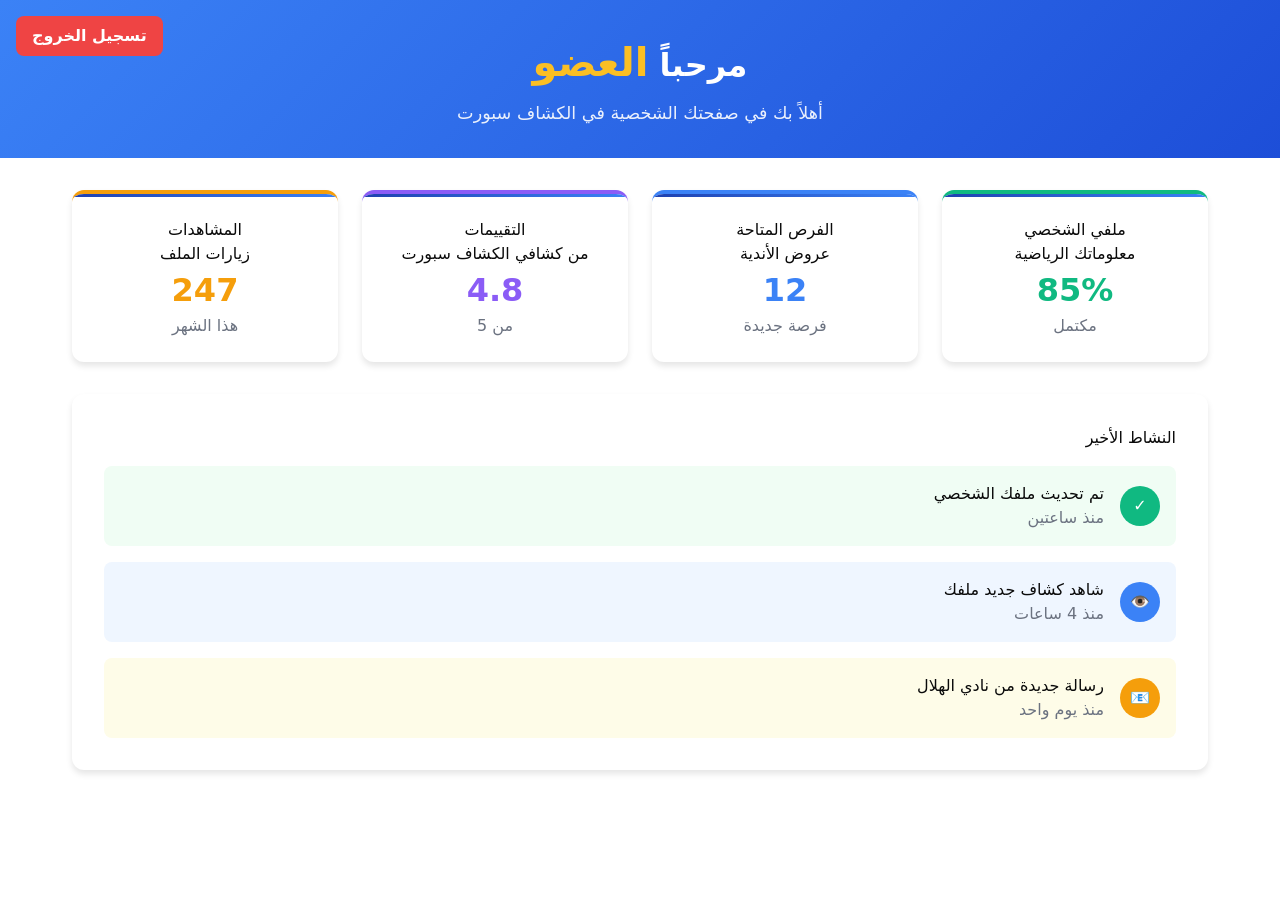
==== member.html @ b3c34982 "Add files via upload" ====
<!doctype html>
<html lang="ar" dir="rtl">
  <head>
    <meta charset="UTF-8" />
    <link rel="icon" type="image/png" href="alkashaf_sports_logo.png" />
    <meta name="viewport" content="width=device-width, initial-scale=1.0" />
    <title>صفحة العضو - الكشاف سبورت</title>
    <link rel="stylesheet" crossorigin href="assets/index-Cb2rYqPP.css">
    <style>
      .member-header {
        background: linear-gradient(135deg, #3b82f6 0%, #1d4ed8 100%);
        color: white;
        padding: 2rem 0;
        text-align: center;
      }
      .welcome-text {
        font-size: 2rem;
        font-weight: bold;
        margin-bottom: 0.5rem;
      }
      .member-name {
        color: #fbbf24;
        font-size: 2.5rem;
      }
      .subtitle {
        opacity: 0.9;
        font-size: 1.1rem;
      }
      .dashboard-container {
        max-width: 1200px;
        margin: 0 auto;
        padding: 2rem;
      }
      .stats-grid {
        display: grid;
        grid-template-columns: repeat(auto-fit, minmax(250px, 1fr));
        gap: 1.5rem;
        margin-bottom: 2rem;
      }
      .stat-card {
        background: white;
        border-radius: 12px;
        padding: 1.5rem;
        box-shadow: 0 4px 6px rgba(0, 0, 0, 0.1);
        border-top: 4px solid;
      }
      .stat-card.green { border-top-color: #10b981; }
      .stat-card.blue { border-top-color: #3b82f6; }
      .stat-card.purple { border-top-color: #8b5cf6; }
      .stat-card.orange { border-top-color: #f59e0b; }
      .logout-btn {
        position: absolute;
        top: 1rem;
        left: 1rem;
        background: #ef4444;
        color: white;
        border: none;
        padding: 0.5rem 1rem;
        border-radius: 8px;
        cursor: pointer;
        font-weight: bold;
      }
      .logout-btn:hover {
        background: #dc2626;
      }
    </style>
  </head>
  <body>
    <button class="logout-btn" onclick="logout()">تسجيل الخروج</button>
    
    <div class="member-header">
      <div class="welcome-text">مرحباً <span class="member-name" id="memberName">العضو</span></div>
      <div class="subtitle">أهلاً بك في صفحتك الشخصية في الكشاف سبورت</div>
    </div>

    <div class="dashboard-container">
      <div class="stats-grid">
        <div class="stat-card green">
          <h3>ملفي الشخصي</h3>
          <p>معلوماتك الرياضية</p>
          <div style="font-size: 2rem; font-weight: bold; color: #10b981;">85%</div>
          <div style="color: #6b7280;">مكتمل</div>
        </div>

        <div class="stat-card blue">
          <h3>الفرص المتاحة</h3>
          <p>عروض الأندية</p>
          <div style="font-size: 2rem; font-weight: bold; color: #3b82f6;">12</div>
          <div style="color: #6b7280;">فرصة جديدة</div>
        </div>

        <div class="stat-card purple">
          <h3>التقييمات</h3>
          <p>من كشافي الكشاف سبورت</p>
          <div style="font-size: 2rem; font-weight: bold; color: #8b5cf6;">4.8</div>
          <div style="color: #6b7280;">من 5</div>
        </div>

        <div class="stat-card orange">
          <h3>المشاهدات</h3>
          <p>زيارات الملف</p>
          <div style="font-size: 2rem; font-weight: bold; color: #f59e0b;">247</div>
          <div style="color: #6b7280;">هذا الشهر</div>
        </div>
      </div>

      <div style="background: white; border-radius: 12px; padding: 2rem; box-shadow: 0 4px 6px rgba(0, 0, 0, 0.1);">
        <h3 style="margin-bottom: 1rem;">النشاط الأخير</h3>
        <div style="space-y: 1rem;">
          <div style="display: flex; align-items: center; gap: 1rem; padding: 1rem; background: #f0fdf4; border-radius: 8px; margin-bottom: 1rem;">
            <div style="background: #10b981; color: white; width: 40px; height: 40px; border-radius: 50%; display: flex; align-items: center; justify-content: center;">✓</div>
            <div>
              <h4>تم تحديث ملفك الشخصي</h4>
              <p style="color: #6b7280; margin: 0;">منذ ساعتين</p>
            </div>
          </div>
          
          <div style="display: flex; align-items: center; gap: 1rem; padding: 1rem; background: #eff6ff; border-radius: 8px; margin-bottom: 1rem;">
            <div style="background: #3b82f6; color: white; width: 40px; height: 40px; border-radius: 50%; display: flex; align-items: center; justify-content: center;">👁️</div>
            <div>
              <h4>شاهد كشاف جديد ملفك</h4>
              <p style="color: #6b7280; margin: 0;">منذ 4 ساعات</p>
            </div>
          </div>
          
          <div style="display: flex; align-items: center; gap: 1rem; padding: 1rem; background: #fefce8; border-radius: 8px;">
            <div style="background: #f59e0b; color: white; width: 40px; height: 40px; border-radius: 50%; display: flex; align-items: center; justify-content: center;">📧</div>
            <div>
              <h4>رسالة جديدة من نادي الهلال</h4>
              <p style="color: #6b7280; margin: 0;">منذ يوم واحد</p>
            </div>
          </div>
        </div>
      </div>
    </div>

    <script>
      // Get member name from URL parameter or localStorage
      function getMemberName() {
        const urlParams = new URLSearchParams(window.location.search);
        const name = urlParams.get('name') || localStorage.getItem('memberName') || 'العضو';
        return name;
      }

      // Set member name in the page
      document.getElementById('memberName').textContent = getMemberName();

      // Logout function
      function logout() {
        localStorage.removeItem('memberName');
        window.location.href = 'index.html';
      }

      // Store member name if provided in URL
      const urlParams = new URLSearchParams(window.location.search);
      if (urlParams.get('name')) {
        localStorage.setItem('memberName', urlParams.get('name'));
      }
    </script>
  </body>
</html>
---- assets/index-Cb2rYqPP.css ----
@import"https://fonts.googleapis.com/css2?family=Inter:wght@400;500;600;700;800&family=Orbitron:wght@400;700;900&display=swap";/*! tailwindcss v4.1.7 | MIT License | https://tailwindcss.com */@layer properties{@supports (((-webkit-hyphens:none)) and (not (margin-trim:inline))) or ((-moz-orient:inline) and (not (color:rgb(from red r g b)))){*,:before,:after,::backdrop{--tw-translate-x:0;--tw-translate-y:0;--tw-translate-z:0;--tw-scale-x:1;--tw-scale-y:1;--tw-scale-z:1;--tw-rotate-x:initial;--tw-rotate-y:initial;--tw-rotate-z:initial;--tw-skew-x:initial;--tw-skew-y:initial;--tw-pan-x:initial;--tw-pan-y:initial;--tw-pinch-zoom:initial;--tw-space-y-reverse:0;--tw-space-x-reverse:0;--tw-divide-x-reverse:0;--tw-border-style:solid;--tw-divide-y-reverse:0;--tw-gradient-position:initial;--tw-gradient-from:#0000;--tw-gradient-via:#0000;--tw-gradient-to:#0000;--tw-gradient-stops:initial;--tw-gradient-via-stops:initial;--tw-gradient-from-position:0%;--tw-gradient-via-position:50%;--tw-gradient-to-position:100%;--tw-leading:initial;--tw-font-weight:initial;--tw-tracking:initial;--tw-ordinal:initial;--tw-slashed-zero:initial;--tw-numeric-figure:initial;--tw-numeric-spacing:initial;--tw-numeric-fraction:initial;--tw-shadow:0 0 #0000;--tw-shadow-color:initial;--tw-shadow-alpha:100%;--tw-inset-shadow:0 0 #0000;--tw-inset-shadow-color:initial;--tw-inset-shadow-alpha:100%;--tw-ring-color:initial;--tw-ring-shadow:0 0 #0000;--tw-inset-ring-color:initial;--tw-inset-ring-shadow:0 0 #0000;--tw-ring-inset:initial;--tw-ring-offset-width:0px;--tw-ring-offset-color:#fff;--tw-ring-offset-shadow:0 0 #0000;--tw-outline-style:solid;--tw-blur:initial;--tw-brightness:initial;--tw-contrast:initial;--tw-grayscale:initial;--tw-hue-rotate:initial;--tw-invert:initial;--tw-opacity:initial;--tw-saturate:initial;--tw-sepia:initial;--tw-drop-shadow:initial;--tw-drop-shadow-color:initial;--tw-drop-shadow-alpha:100%;--tw-drop-shadow-size:initial;--tw-backdrop-blur:initial;--tw-backdrop-brightness:initial;--tw-backdrop-contrast:initial;--tw-backdrop-grayscale:initial;--tw-backdrop-hue-rotate:initial;--tw-backdrop-invert:initial;--tw-backdrop-opacity:initial;--tw-backdrop-saturate:initial;--tw-backdrop-sepia:initial;--tw-duration:initial;--tw-ease:initial;--tw-content:""}}}@layer theme{:root,:host{--font-sans:ui-sans-serif,system-ui,sans-serif,"Apple Color Emoji","Segoe UI Emoji","Segoe UI Symbol","Noto Color Emoji";--font-mono:ui-monospace,SFMono-Regular,Menlo,Monaco,Consolas,"Liberation Mono","Courier New",monospace;--color-red-50:oklch(97.1% .013 17.38);--color-red-100:oklch(93.6% .032 17.717);--color-red-200:oklch(88.5% .062 18.334);--color-red-400:oklch(70.4% .191 22.216);--color-red-500:oklch(63.7% .237 25.331);--color-red-600:oklch(57.7% .245 27.325);--color-red-700:oklch(50.5% .213 27.518);--color-red-800:oklch(44.4% .177 26.899);--color-orange-500:oklch(70.5% .213 47.604);--color-yellow-50:oklch(98.7% .026 102.212);--color-yellow-100:oklch(97.3% .071 103.193);--color-yellow-200:oklch(94.5% .129 101.54);--color-yellow-500:oklch(79.5% .184 86.047);--color-yellow-600:oklch(68.1% .162 75.834);--color-yellow-700:oklch(55.4% .135 66.442);--color-yellow-800:oklch(47.6% .114 61.907);--color-green-50:oklch(98.2% .018 155.826);--color-green-100:oklch(96.2% .044 156.743);--color-green-200:oklch(92.5% .084 155.995);--color-green-300:oklch(87.1% .15 154.449);--color-green-400:oklch(79.2% .209 151.711);--color-green-500:oklch(72.3% .219 149.579);--color-green-600:oklch(62.7% .194 149.214);--color-green-700:oklch(52.7% .154 150.069);--color-green-800:oklch(44.8% .119 151.328);--color-green-900:oklch(39.3% .095 152.535);--color-blue-50:oklch(97% .014 254.604);--color-blue-100:oklch(93.2% .032 255.585);--color-blue-200:oklch(88.2% .059 254.128);--color-blue-300:oklch(80.9% .105 251.813);--color-blue-500:oklch(62.3% .214 259.815);--color-blue-600:oklch(54.6% .245 262.881);--color-blue-700:oklch(48.8% .243 264.376);--color-blue-800:oklch(42.4% .199 265.638);--color-blue-900:oklch(37.9% .146 265.522);--color-purple-600:oklch(55.8% .288 302.321);--color-gray-50:oklch(98.5% .002 247.839);--color-gray-100:oklch(96.7% .003 264.542);--color-gray-200:oklch(92.8% .006 264.531);--color-gray-300:oklch(87.2% .01 258.338);--color-gray-400:oklch(70.7% .022 261.325);--color-gray-500:oklch(55.1% .027 264.364);--color-gray-600:oklch(44.6% .03 256.802);--color-gray-700:oklch(37.3% .034 259.733);--color-gray-800:oklch(27.8% .033 256.848);--color-gray-900:oklch(21% .034 264.665);--color-black:#000;--color-white:#fff;--spacing:.25rem;--container-xs:20rem;--container-sm:24rem;--container-md:28rem;--container-lg:32rem;--container-2xl:42rem;--container-3xl:48rem;--container-4xl:56rem;--container-7xl:80rem;--text-xs:.75rem;--text-xs--line-height:calc(1/.75);--text-sm:.875rem;--text-sm--line-height:calc(1.25/.875);--text-base:1rem;--text-base--line-height: 1.5 ;--text-lg:1.125rem;--text-lg--line-height:calc(1.75/1.125);--text-xl:1.25rem;--text-xl--line-height:calc(1.75/1.25);--text-2xl:1.5rem;--text-2xl--line-height:calc(2/1.5);--text-3xl:1.875rem;--text-3xl--line-height: 1.2 ;--text-4xl:2.25rem;--text-4xl--line-height:calc(2.5/2.25);--text-5xl:3rem;--text-5xl--line-height:1;--font-weight-normal:400;--font-weight-medium:500;--font-weight-semibold:600;--font-weight-bold:700;--tracking-tight:-.025em;--tracking-widest:.1em;--leading-relaxed:1.625;--radius-xs:.125rem;--ease-in-out:cubic-bezier(.4,0,.2,1);--animate-spin:spin 1s linear infinite;--animate-pulse:pulse 2s cubic-bezier(.4,0,.6,1)infinite;--aspect-video:16/9;--default-transition-duration:.15s;--default-transition-timing-function:cubic-bezier(.4,0,.2,1);--default-font-family:var(--font-sans);--default-mono-font-family:var(--font-mono);--color-border:var(--border)}}@layer base{*,:after,:before,::backdrop{box-sizing:border-box;border:0 solid;margin:0;padding:0}::file-selector-button{box-sizing:border-box;border:0 solid;margin:0;padding:0}html,:host{-webkit-text-size-adjust:100%;-moz-tab-size:4;tab-size:4;line-height:1.5;font-family:var(--default-font-family,ui-sans-serif,system-ui,sans-serif,"Apple Color Emoji","Segoe UI Emoji","Segoe UI Symbol","Noto Color Emoji");font-feature-settings:var(--default-font-feature-settings,normal);font-variation-settings:var(--default-font-variation-settings,normal);-webkit-tap-highlight-color:transparent}hr{height:0;color:inherit;border-top-width:1px}abbr:where([title]){-webkit-text-decoration:underline dotted;text-decoration:underline dotted}h1,h2,h3,h4,h5,h6{font-size:inherit;font-weight:inherit}a{color:inherit;-webkit-text-decoration:inherit;text-decoration:inherit}b,strong{font-weight:bolder}code,kbd,samp,pre{font-family:var(--default-mono-font-family,ui-monospace,SFMono-Regular,Menlo,Monaco,Consolas,"Liberation Mono","Courier New",monospace);font-feature-settings:var(--default-mono-font-feature-settings,normal);font-variation-settings:var(--default-mono-font-variation-settings,normal);font-size:1em}small{font-size:80%}sub,sup{vertical-align:baseline;font-size:75%;line-height:0;position:relative}sub{bottom:-.25em}sup{top:-.5em}table{text-indent:0;border-color:inherit;border-collapse:collapse}:-moz-focusring{outline:auto}progress{vertical-align:baseline}summary{display:list-item}ol,ul,menu{list-style:none}img,svg,video,canvas,audio,iframe,embed,object{vertical-align:middle;display:block}img,video{max-width:100%;height:auto}button,input,select,optgroup,textarea{font:inherit;font-feature-settings:inherit;font-variation-settings:inherit;letter-spacing:inherit;color:inherit;opacity:1;background-color:#0000;border-radius:0}::file-selector-button{font:inherit;font-feature-settings:inherit;font-variation-settings:inherit;letter-spacing:inherit;color:inherit;opacity:1;background-color:#0000;border-radius:0}:where(select:is([multiple],[size])) optgroup{font-weight:bolder}:where(select:is([multiple],[size])) optgroup option{padding-inline-start:20px}::file-selector-button{margin-inline-end:4px}::placeholder{opacity:1}@supports (not ((-webkit-appearance:-apple-pay-button))) or (contain-intrinsic-size:1px){::placeholder{color:currentColor}@supports (color:color-mix(in lab,red,red)){::placeholder{color:color-mix(in oklab,currentcolor 50%,transparent)}}}textarea{resize:vertical}::-webkit-search-decoration{-webkit-appearance:none}::-webkit-date-and-time-value{min-height:1lh;text-align:inherit}::-webkit-datetime-edit{display:inline-flex}::-webkit-datetime-edit-fields-wrapper{padding:0}::-webkit-datetime-edit{padding-block:0}::-webkit-datetime-edit-year-field{padding-block:0}::-webkit-datetime-edit-month-field{padding-block:0}::-webkit-datetime-edit-day-field{padding-block:0}::-webkit-datetime-edit-hour-field{padding-block:0}::-webkit-datetime-edit-minute-field{padding-block:0}::-webkit-datetime-edit-second-field{padding-block:0}::-webkit-datetime-edit-millisecond-field{padding-block:0}::-webkit-datetime-edit-meridiem-field{padding-block:0}:-moz-ui-invalid{box-shadow:none}button,input:where([type=button],[type=reset],[type=submit]){-webkit-appearance:button;-moz-appearance:button;appearance:button}::file-selector-button{-webkit-appearance:button;-moz-appearance:button;appearance:button}::-webkit-inner-spin-button{height:auto}::-webkit-outer-spin-button{height:auto}[hidden]:where(:not([hidden=until-found])){display:none!important}*{border-color:var(--border);outline-color:var(--ring)}@supports (color:color-mix(in lab,red,red)){*{outline-color:color-mix(in oklab,var(--ring)50%,transparent)}}body{background-color:var(--background);color:var(--foreground)}}@layer components;@layer utilities{.\@container\/card-header{container:card-header/inline-size}.pointer-events-none{pointer-events:none}.collapse{visibility:collapse}.invisible{visibility:hidden}.visible{visibility:visible}.sr-only{clip:rect(0,0,0,0);white-space:nowrap;border-width:0;width:1px;height:1px;margin:-1px;padding:0;position:absolute;overflow:hidden}.not-sr-only{clip:auto;white-space:normal;width:auto;height:auto;margin:0;padding:0;position:static;overflow:visible}.absolute{position:absolute}.fixed{position:fixed}.relative{position:relative}.static{position:static}.sticky{position:sticky}.inset-0{inset:calc(var(--spacing)*0)}.inset-x-0{inset-inline:calc(var(--spacing)*0)}.inset-y-0{inset-block:calc(var(--spacing)*0)}.-top-3{top:calc(var(--spacing)*-3)}.-top-12{top:calc(var(--spacing)*-12)}.top-0{top:calc(var(--spacing)*0)}.top-1\.5{top:calc(var(--spacing)*1.5)}.top-1\/2{top:50%}.top-3{top:calc(var(--spacing)*3)}.top-3\.5{top:calc(var(--spacing)*3.5)}.top-4{top:calc(var(--spacing)*4)}.top-\[1px\]{top:1px}.top-\[50\%\]{top:50%}.top-\[60\%\]{top:60%}.top-full{top:100%}.-right-12{right:calc(var(--spacing)*-12)}.right-0{right:calc(var(--spacing)*0)}.right-1{right:calc(var(--spacing)*1)}.right-2{right:calc(var(--spacing)*2)}.right-3{right:calc(var(--spacing)*3)}.right-4{right:calc(var(--spacing)*4)}.-bottom-12{bottom:calc(var(--spacing)*-12)}.bottom-0{bottom:calc(var(--spacing)*0)}.bottom-1{bottom:calc(var(--spacing)*1)}.-left-12{left:calc(var(--spacing)*-12)}.left-0{left:calc(var(--spacing)*0)}.left-1{left:calc(var(--spacing)*1)}.left-1\/2{left:50%}.left-2{left:calc(var(--spacing)*2)}.left-3{left:calc(var(--spacing)*3)}.left-\[50\%\]{left:50%}.isolate{isolation:isolate}.isolation-auto{isolation:auto}.z-10{z-index:10}.z-20{z-index:20}.z-50{z-index:50}.z-\[1\]{z-index:1}.col-start-2{grid-column-start:2}.row-span-2{grid-row:span 2/span 2}.row-start-1{grid-row-start:1}.container{width:100%}@media (min-width:40rem){.container{max-width:40rem}}@media (min-width:48rem){.container{max-width:48rem}}@media (min-width:64rem){.container{max-width:64rem}}@media (min-width:80rem){.container{max-width:80rem}}@media (min-width:96rem){.container{max-width:96rem}}.-mx-1{margin-inline:calc(var(--spacing)*-1)}.mx-2{margin-inline:calc(var(--spacing)*2)}.mx-3\.5{margin-inline:calc(var(--spacing)*3.5)}.mx-auto{margin-inline:auto}.my-0\.5{margin-block:calc(var(--spacing)*.5)}.my-1{margin-block:calc(var(--spacing)*1)}.-mt-4{margin-top:calc(var(--spacing)*-4)}.mt-1{margin-top:calc(var(--spacing)*1)}.mt-1\.5{margin-top:calc(var(--spacing)*1.5)}.mt-2{margin-top:calc(var(--spacing)*2)}.mt-3{margin-top:calc(var(--spacing)*3)}.mt-4{margin-top:calc(var(--spacing)*4)}.mt-6{margin-top:calc(var(--spacing)*6)}.mt-8{margin-top:calc(var(--spacing)*8)}.mt-12{margin-top:calc(var(--spacing)*12)}.mt-16{margin-top:calc(var(--spacing)*16)}.mt-auto{margin-top:auto}.mr-2{margin-right:calc(var(--spacing)*2)}.mr-4{margin-right:calc(var(--spacing)*4)}.mr-auto{margin-right:auto}.mb-1{margin-bottom:calc(var(--spacing)*1)}.mb-2{margin-bottom:calc(var(--spacing)*2)}.mb-3{margin-bottom:calc(var(--spacing)*3)}.mb-4{margin-bottom:calc(var(--spacing)*4)}.mb-6{margin-bottom:calc(var(--spacing)*6)}.mb-8{margin-bottom:calc(var(--spacing)*8)}.mb-12{margin-bottom:calc(var(--spacing)*12)}.mb-16{margin-bottom:calc(var(--spacing)*16)}.-ml-4{margin-left:calc(var(--spacing)*-4)}.ml-1{margin-left:calc(var(--spacing)*1)}.ml-2{margin-left:calc(var(--spacing)*2)}.ml-3{margin-left:calc(var(--spacing)*3)}.ml-4{margin-left:calc(var(--spacing)*4)}.ml-auto{margin-left:auto}.line-clamp-1{-webkit-line-clamp:1;-webkit-box-orient:vertical;display:-webkit-box;overflow:hidden}.block{display:block}.contents{display:contents}.flex{display:flex}.flow-root{display:flow-root}.grid{display:grid}.hidden{display:none}.inline{display:inline}.inline-block{display:inline-block}.inline-flex{display:inline-flex}.inline-grid{display:inline-grid}.inline-table{display:inline-table}.list-item{display:list-item}.table{display:table}.table-caption{display:table-caption}.table-cell{display:table-cell}.table-column{display:table-column}.table-column-group{display:table-column-group}.table-footer-group{display:table-footer-group}.table-header-group{display:table-header-group}.table-row{display:table-row}.table-row-group{display:table-row-group}.field-sizing-content{field-sizing:content}.aspect-square{aspect-ratio:1}.aspect-video{aspect-ratio:var(--aspect-video)}.size-2{width:calc(var(--spacing)*2);height:calc(var(--spacing)*2)}.size-2\.5{width:calc(var(--spacing)*2.5);height:calc(var(--spacing)*2.5)}.size-3{width:calc(var(--spacing)*3);height:calc(var(--spacing)*3)}.size-3\.5{width:calc(var(--spacing)*3.5);height:calc(var(--spacing)*3.5)}.size-4{width:calc(var(--spacing)*4);height:calc(var(--spacing)*4)}.size-7{width:calc(var(--spacing)*7);height:calc(var(--spacing)*7)}.size-8{width:calc(var(--spacing)*8);height:calc(var(--spacing)*8)}.size-9{width:calc(var(--spacing)*9);height:calc(var(--spacing)*9)}.size-full{width:100%;height:100%}.h-1{height:calc(var(--spacing)*1)}.h-1\.5{height:calc(var(--spacing)*1.5)}.h-2{height:calc(var(--spacing)*2)}.h-2\.5{height:calc(var(--spacing)*2.5)}.h-3{height:calc(var(--spacing)*3)}.h-4{height:calc(var(--spacing)*4)}.h-5{height:calc(var(--spacing)*5)}.h-6{height:calc(var(--spacing)*6)}.h-7{height:calc(var(--spacing)*7)}.h-8{height:calc(var(--spacing)*8)}.h-9{height:calc(var(--spacing)*9)}.h-10{height:calc(var(--spacing)*10)}.h-12{height:calc(var(--spacing)*12)}.h-16{height:calc(var(--spacing)*16)}.h-20{height:calc(var(--spacing)*20)}.h-24{height:calc(var(--spacing)*24)}.h-\[1\.15rem\]{height:1.15rem}.h-\[600px\]{height:600px}.h-\[calc\(100\%-1px\)\]{height:calc(100% - 1px)}.h-\[var\(--radix-navigation-menu-viewport-height\)\]{height:var(--radix-navigation-menu-viewport-height)}.h-\[var\(--radix-select-trigger-height\)\]{height:var(--radix-select-trigger-height)}.h-auto{height:auto}.h-full{height:100%}.h-px{height:1px}.h-svh{height:100svh}.max-h-\(--radix-context-menu-content-available-height\){max-height:var(--radix-context-menu-content-available-height)}.max-h-\(--radix-dropdown-menu-content-available-height\){max-height:var(--radix-dropdown-menu-content-available-height)}.max-h-\(--radix-select-content-available-height\){max-height:var(--radix-select-content-available-height)}.max-h-\[300px\]{max-height:300px}.min-h-0{min-height:calc(var(--spacing)*0)}.min-h-4{min-height:calc(var(--spacing)*4)}.min-h-16{min-height:calc(var(--spacing)*16)}.min-h-\[400px\]{min-height:400px}.min-h-\[calc\(100vh-4rem\)\]{min-height:calc(100vh - 4rem)}.min-h-screen{min-height:100vh}.min-h-svh{min-height:100svh}.w-\(--sidebar-width\){width:var(--sidebar-width)}.w-0{width:calc(var(--spacing)*0)}.w-1{width:calc(var(--spacing)*1)}.w-2{width:calc(var(--spacing)*2)}.w-2\.5{width:calc(var(--spacing)*2.5)}.w-3{width:calc(var(--spacing)*3)}.w-3\/4{width:75%}.w-4{width:calc(var(--spacing)*4)}.w-5{width:calc(var(--spacing)*5)}.w-6{width:calc(var(--spacing)*6)}.w-8{width:calc(var(--spacing)*8)}.w-9{width:calc(var(--spacing)*9)}.w-10{width:calc(var(--spacing)*10)}.w-12{width:calc(var(--spacing)*12)}.w-16{width:calc(var(--spacing)*16)}.w-20{width:calc(var(--spacing)*20)}.w-24{width:calc(var(--spacing)*24)}.w-64{width:calc(var(--spacing)*64)}.w-72{width:calc(var(--spacing)*72)}.w-\[100px\]{width:100px}.w-auto{width:auto}.w-fit{width:fit-content}.w-full{width:100%}.w-max{width:max-content}.w-px{width:1px}.max-w-\(--skeleton-width\){max-width:var(--skeleton-width)}.max-w-2xl{max-width:var(--container-2xl)}.max-w-3xl{max-width:var(--container-3xl)}.max-w-4xl{max-width:var(--container-4xl)}.max-w-7xl{max-width:var(--container-7xl)}.max-w-\[calc\(100\%-2rem\)\]{max-width:calc(100% - 2rem)}.max-w-max{max-width:max-content}.max-w-md{max-width:var(--container-md)}.max-w-xs{max-width:var(--container-xs)}.min-w-0{min-width:calc(var(--spacing)*0)}.min-w-5{min-width:calc(var(--spacing)*5)}.min-w-8{min-width:calc(var(--spacing)*8)}.min-w-9{min-width:calc(var(--spacing)*9)}.min-w-10{min-width:calc(var(--spacing)*10)}.min-w-\[8rem\]{min-width:8rem}.min-w-\[12rem\]{min-width:12rem}.min-w-\[150px\]{min-width:150px}.min-w-\[var\(--radix-select-trigger-width\)\]{min-width:var(--radix-select-trigger-width)}.flex-1{flex:1}.flex-shrink-0{flex-shrink:0}.shrink{flex-shrink:1}.shrink-0{flex-shrink:0}.grow{flex-grow:1}.grow-0{flex-grow:0}.basis-full{flex-basis:100%}.caption-bottom{caption-side:bottom}.border-collapse{border-collapse:collapse}.origin-\(--radix-context-menu-content-transform-origin\){transform-origin:var(--radix-context-menu-content-transform-origin)}.origin-\(--radix-dropdown-menu-content-transform-origin\){transform-origin:var(--radix-dropdown-menu-content-transform-origin)}.origin-\(--radix-hover-card-content-transform-origin\){transform-origin:var(--radix-hover-card-content-transform-origin)}.origin-\(--radix-menubar-content-transform-origin\){transform-origin:var(--radix-menubar-content-transform-origin)}.origin-\(--radix-popover-content-transform-origin\){transform-origin:var(--radix-popover-content-transform-origin)}.origin-\(--radix-select-content-transform-origin\){transform-origin:var(--radix-select-content-transform-origin)}.origin-\(--radix-tooltip-content-transform-origin\){transform-origin:var(--radix-tooltip-content-transform-origin)}.-translate-x-1\/2{--tw-translate-x: -50% ;translate:var(--tw-translate-x)var(--tw-translate-y)}.-translate-x-px{--tw-translate-x:-1px;translate:var(--tw-translate-x)var(--tw-translate-y)}.translate-x-\[-50\%\]{--tw-translate-x:-50%;translate:var(--tw-translate-x)var(--tw-translate-y)}.translate-x-px{--tw-translate-x:1px;translate:var(--tw-translate-x)var(--tw-translate-y)}.-translate-y-1\/2{--tw-translate-y: -50% ;translate:var(--tw-translate-x)var(--tw-translate-y)}.translate-y-0\.5{--tw-translate-y:calc(var(--spacing)*.5);translate:var(--tw-translate-x)var(--tw-translate-y)}.translate-y-\[-50\%\]{--tw-translate-y:-50%;translate:var(--tw-translate-x)var(--tw-translate-y)}.translate-y-\[calc\(-50\%_-_2px\)\]{--tw-translate-y: calc(-50% - 2px) ;translate:var(--tw-translate-x)var(--tw-translate-y)}.translate-none{translate:none}.scale-105{--tw-scale-x:105%;--tw-scale-y:105%;--tw-scale-z:105%;scale:var(--tw-scale-x)var(--tw-scale-y)}.scale-3d{scale:var(--tw-scale-x)var(--tw-scale-y)var(--tw-scale-z)}.rotate-45{rotate:45deg}.rotate-90{rotate:90deg}.rotate-180{rotate:180deg}.transform{transform:var(--tw-rotate-x,)var(--tw-rotate-y,)var(--tw-rotate-z,)var(--tw-skew-x,)var(--tw-skew-y,)}.animate-caret-blink{animation:1.25s ease-out infinite caret-blink}.animate-in{animation:enter var(--tw-duration,.15s)var(--tw-ease,ease)}.animate-pulse{animation:var(--animate-pulse)}.animate-spin{animation:var(--animate-spin)}.cursor-default{cursor:default}.cursor-pointer{cursor:pointer}.touch-pinch-zoom{--tw-pinch-zoom:pinch-zoom;touch-action:var(--tw-pan-x,)var(--tw-pan-y,)var(--tw-pinch-zoom,)}.touch-none{touch-action:none}.resize{resize:both}.scroll-my-1{scroll-margin-block:calc(var(--spacing)*1)}.scroll-py-1{scroll-padding-block:calc(var(--spacing)*1)}.list-none{list-style-type:none}.auto-rows-min{grid-auto-rows:min-content}.grid-cols-1{grid-template-columns:repeat(1,minmax(0,1fr))}.grid-cols-2{grid-template-columns:repeat(2,minmax(0,1fr))}.grid-cols-5{grid-template-columns:repeat(5,minmax(0,1fr))}.grid-cols-\[0_1fr\]{grid-template-columns:0 1fr}.grid-rows-\[auto_auto\]{grid-template-rows:auto auto}.flex-col{flex-direction:column}.flex-col-reverse{flex-direction:column-reverse}.flex-row{flex-direction:row}.flex-wrap{flex-wrap:wrap}.items-center{align-items:center}.items-end{align-items:flex-end}.items-start{align-items:flex-start}.items-stretch{align-items:stretch}.justify-between{justify-content:space-between}.justify-center{justify-content:center}.justify-end{justify-content:flex-end}.justify-start{justify-content:flex-start}.justify-items-start{justify-items:start}.gap-1{gap:calc(var(--spacing)*1)}.gap-1\.5{gap:calc(var(--spacing)*1.5)}.gap-2{gap:calc(var(--spacing)*2)}.gap-3{gap:calc(var(--spacing)*3)}.gap-4{gap:calc(var(--spacing)*4)}.gap-6{gap:calc(var(--spacing)*6)}.gap-8{gap:calc(var(--spacing)*8)}:where(.space-y-1>:not(:last-child)){--tw-space-y-reverse:0;margin-block-start:calc(calc(var(--spacing)*1)*var(--tw-space-y-reverse));margin-block-end:calc(calc(var(--spacing)*1)*calc(1 - var(--tw-space-y-reverse)))}:where(.space-y-2>:not(:last-child)){--tw-space-y-reverse:0;margin-block-start:calc(calc(var(--spacing)*2)*var(--tw-space-y-reverse));margin-block-end:calc(calc(var(--spacing)*2)*calc(1 - var(--tw-space-y-reverse)))}:where(.space-y-3>:not(:last-child)){--tw-space-y-reverse:0;margin-block-start:calc(calc(var(--spacing)*3)*var(--tw-space-y-reverse));margin-block-end:calc(calc(var(--spacing)*3)*calc(1 - var(--tw-space-y-reverse)))}:where(.space-y-4>:not(:last-child)){--tw-space-y-reverse:0;margin-block-start:calc(calc(var(--spacing)*4)*var(--tw-space-y-reverse));margin-block-end:calc(calc(var(--spacing)*4)*calc(1 - var(--tw-space-y-reverse)))}:where(.space-y-6>:not(:last-child)){--tw-space-y-reverse:0;margin-block-start:calc(calc(var(--spacing)*6)*var(--tw-space-y-reverse));margin-block-end:calc(calc(var(--spacing)*6)*calc(1 - var(--tw-space-y-reverse)))}:where(.space-y-8>:not(:last-child)){--tw-space-y-reverse:0;margin-block-start:calc(calc(var(--spacing)*8)*var(--tw-space-y-reverse));margin-block-end:calc(calc(var(--spacing)*8)*calc(1 - var(--tw-space-y-reverse)))}:where(.space-y-reverse>:not(:last-child)){--tw-space-y-reverse:1}:where(.space-x-1>:not(:last-child)){--tw-space-x-reverse:0;margin-inline-start:calc(calc(var(--spacing)*1)*var(--tw-space-x-reverse));margin-inline-end:calc(calc(var(--spacing)*1)*calc(1 - var(--tw-space-x-reverse)))}:where(.space-x-2>:not(:last-child)){--tw-space-x-reverse:0;margin-inline-start:calc(calc(var(--spacing)*2)*var(--tw-space-x-reverse));margin-inline-end:calc(calc(var(--spacing)*2)*calc(1 - var(--tw-space-x-reverse)))}:where(.space-x-3>:not(:last-child)){--tw-space-x-reverse:0;margin-inline-start:calc(calc(var(--spacing)*3)*var(--tw-space-x-reverse));margin-inline-end:calc(calc(var(--spacing)*3)*calc(1 - var(--tw-space-x-reverse)))}:where(.space-x-4>:not(:last-child)){--tw-space-x-reverse:0;margin-inline-start:calc(calc(var(--spacing)*4)*var(--tw-space-x-reverse));margin-inline-end:calc(calc(var(--spacing)*4)*calc(1 - var(--tw-space-x-reverse)))}:where(.space-x-6>:not(:last-child)){--tw-space-x-reverse:0;margin-inline-start:calc(calc(var(--spacing)*6)*var(--tw-space-x-reverse));margin-inline-end:calc(calc(var(--spacing)*6)*calc(1 - var(--tw-space-x-reverse)))}:where(.space-x-8>:not(:last-child)){--tw-space-x-reverse:0;margin-inline-start:calc(calc(var(--spacing)*8)*var(--tw-space-x-reverse));margin-inline-end:calc(calc(var(--spacing)*8)*calc(1 - var(--tw-space-x-reverse)))}:where(.space-x-reverse>:not(:last-child)){--tw-space-x-reverse:1}.gap-y-0\.5{row-gap:calc(var(--spacing)*.5)}:where(.divide-x>:not(:last-child)){--tw-divide-x-reverse:0;border-inline-style:var(--tw-border-style);border-inline-start-width:calc(1px*var(--tw-divide-x-reverse));border-inline-end-width:calc(1px*calc(1 - var(--tw-divide-x-reverse)))}:where(.divide-y>:not(:last-child)){--tw-divide-y-reverse:0;border-bottom-style:var(--tw-border-style);border-top-style:var(--tw-border-style);border-top-width:calc(1px*var(--tw-divide-y-reverse));border-bottom-width:calc(1px*calc(1 - var(--tw-divide-y-reverse)))}:where(.divide-y-reverse>:not(:last-child)){--tw-divide-y-reverse:1}.self-start{align-self:flex-start}.justify-self-end{justify-self:flex-end}.truncate{text-overflow:ellipsis;white-space:nowrap;overflow:hidden}.overflow-auto{overflow:auto}.overflow-hidden{overflow:hidden}.overflow-x-auto{overflow-x:auto}.overflow-x-hidden{overflow-x:hidden}.overflow-y-auto{overflow-y:auto}.rounded{border-radius:.25rem}.rounded-\[2px\]{border-radius:2px}.rounded-\[4px\]{border-radius:4px}.rounded-\[inherit\]{border-radius:inherit}.rounded-full{border-radius:3.40282e38px}.rounded-lg{border-radius:var(--radius)}.rounded-md{border-radius:calc(var(--radius) - 2px)}.rounded-none{border-radius:0}.rounded-sm{border-radius:calc(var(--radius) - 4px)}.rounded-xl{border-radius:calc(var(--radius) + 4px)}.rounded-xs{border-radius:var(--radius-xs)}.rounded-s{border-start-start-radius:.25rem;border-end-start-radius:.25rem}.rounded-ss{border-start-start-radius:.25rem}.rounded-e{border-start-end-radius:.25rem;border-end-end-radius:.25rem}.rounded-se{border-start-end-radius:.25rem}.rounded-ee{border-end-end-radius:.25rem}.rounded-es{border-end-start-radius:.25rem}.rounded-t{border-top-left-radius:.25rem;border-top-right-radius:.25rem}.rounded-t-lg{border-top-left-radius:var(--radius);border-top-right-radius:var(--radius)}.rounded-l{border-top-left-radius:.25rem;border-bottom-left-radius:.25rem}.rounded-tl{border-top-left-radius:.25rem}.rounded-tl-sm{border-top-left-radius:calc(var(--radius) - 4px)}.rounded-r{border-top-right-radius:.25rem;border-bottom-right-radius:.25rem}.rounded-tr{border-top-right-radius:.25rem}.rounded-b{border-bottom-right-radius:.25rem;border-bottom-left-radius:.25rem}.rounded-b-lg{border-bottom-right-radius:var(--radius);border-bottom-left-radius:var(--radius)}.rounded-br{border-bottom-right-radius:.25rem}.rounded-bl{border-bottom-left-radius:.25rem}.border{border-style:var(--tw-border-style);border-width:1px}.border-0{border-style:var(--tw-border-style);border-width:0}.border-2{border-style:var(--tw-border-style);border-width:2px}.border-\[1\.5px\]{border-style:var(--tw-border-style);border-width:1.5px}.border-x{border-inline-style:var(--tw-border-style);border-inline-width:1px}.border-y{border-block-style:var(--tw-border-style);border-block-width:1px}.border-s{border-inline-start-style:var(--tw-border-style);border-inline-start-width:1px}.border-e{border-inline-end-style:var(--tw-border-style);border-inline-end-width:1px}.border-t{border-top-style:var(--tw-border-style);border-top-width:1px}.border-r{border-right-style:var(--tw-border-style);border-right-width:1px}.border-b{border-bottom-style:var(--tw-border-style);border-bottom-width:1px}.border-b-2{border-bottom-style:var(--tw-border-style);border-bottom-width:2px}.border-l{border-left-style:var(--tw-border-style);border-left-width:1px}.border-dashed{--tw-border-style:dashed;border-style:dashed}.border-\(--color-border\){border-color:var(--color-border)}.border-blue-200{border-color:var(--color-blue-200)}.border-blue-300{border-color:var(--color-blue-300)}.border-blue-500{border-color:var(--color-blue-500)}.border-blue-600{border-color:var(--color-blue-600)}.border-border\/50{border-color:var(--border)}@supports (color:color-mix(in lab,red,red)){.border-border\/50{border-color:color-mix(in oklab,var(--border)50%,transparent)}}.border-gray-200{border-color:var(--color-gray-200)}.border-gray-300{border-color:var(--color-gray-300)}.border-green-200{border-color:var(--color-green-200)}.border-green-300{border-color:var(--color-green-300)}.border-green-400{border-color:var(--color-green-400)}.border-green-500{border-color:var(--color-green-500)}.border-green-600{border-color:var(--color-green-600)}.border-input{border-color:var(--input)}.border-primary{border-color:var(--primary)}.border-red-200{border-color:var(--color-red-200)}.border-red-400{border-color:var(--color-red-400)}.border-red-600{border-color:var(--color-red-600)}.border-sidebar-border{border-color:var(--sidebar-border)}.border-transparent{border-color:#0000}.border-white{border-color:var(--color-white)}.border-yellow-200{border-color:var(--color-yellow-200)}.border-t-transparent{border-top-color:#0000}.border-l-transparent{border-left-color:#0000}.bg-\(--color-bg\){background-color:var(--color-bg)}.bg-accent{background-color:var(--accent)}.bg-background{background-color:var(--background)}.bg-black{background-color:var(--color-black)}.bg-black\/50{background-color:#00000080}@supports (color:color-mix(in lab,red,red)){.bg-black\/50{background-color:color-mix(in oklab,var(--color-black)50%,transparent)}}.bg-black\/75{background-color:#000000bf}@supports (color:color-mix(in lab,red,red)){.bg-black\/75{background-color:color-mix(in oklab,var(--color-black)75%,transparent)}}.bg-blue-50{background-color:var(--color-blue-50)}.bg-blue-100{background-color:var(--color-blue-100)}.bg-blue-500{background-color:var(--color-blue-500)}.bg-blue-600{background-color:var(--color-blue-600)}.bg-border{background-color:var(--border)}.bg-card{background-color:var(--card)}.bg-destructive{background-color:var(--destructive)}.bg-foreground{background-color:var(--foreground)}.bg-gray-50{background-color:var(--color-gray-50)}.bg-gray-100{background-color:var(--color-gray-100)}.bg-gray-200{background-color:var(--color-gray-200)}.bg-green-50{background-color:var(--color-green-50)}.bg-green-100{background-color:var(--color-green-100)}.bg-green-600{background-color:var(--color-green-600)}.bg-muted,.bg-muted\/50{background-color:var(--muted)}@supports (color:color-mix(in lab,red,red)){.bg-muted\/50{background-color:color-mix(in oklab,var(--muted)50%,transparent)}}.bg-popover{background-color:var(--popover)}.bg-primary,.bg-primary\/20{background-color:var(--primary)}@supports (color:color-mix(in lab,red,red)){.bg-primary\/20{background-color:color-mix(in oklab,var(--primary)20%,transparent)}}.bg-red-50{background-color:var(--color-red-50)}.bg-red-100{background-color:var(--color-red-100)}.bg-red-500{background-color:var(--color-red-500)}.bg-secondary{background-color:var(--secondary)}.bg-sidebar{background-color:var(--sidebar)}.bg-sidebar-border{background-color:var(--sidebar-border)}.bg-transparent{background-color:#0000}.bg-white{background-color:var(--color-white)}.bg-white\/30{background-color:#ffffff4d}@supports (color:color-mix(in lab,red,red)){.bg-white\/30{background-color:color-mix(in oklab,var(--color-white)30%,transparent)}}.bg-yellow-50{background-color:var(--color-yellow-50)}.bg-yellow-100{background-color:var(--color-yellow-100)}.bg-gradient-to-br{--tw-gradient-position:to bottom right in oklab;background-image:linear-gradient(var(--tw-gradient-stops))}.bg-gradient-to-r{--tw-gradient-position:to right in oklab;background-image:linear-gradient(var(--tw-gradient-stops))}.bg-gradient-to-t{--tw-gradient-position:to top in oklab;background-image:linear-gradient(var(--tw-gradient-stops))}.from-black\/80{--tw-gradient-from:#000c}@supports (color:color-mix(in lab,red,red)){.from-black\/80{--tw-gradient-from:color-mix(in oklab,var(--color-black)80%,transparent)}}.from-black\/80{--tw-gradient-stops:var(--tw-gradient-via-stops,var(--tw-gradient-position),var(--tw-gradient-from)var(--tw-gradient-from-position),var(--tw-gradient-to)var(--tw-gradient-to-position))}.from-blue-50{--tw-gradient-from:var(--color-blue-50);--tw-gradient-stops:var(--tw-gradient-via-stops,var(--tw-gradient-position),var(--tw-gradient-from)var(--tw-gradient-from-position),var(--tw-gradient-to)var(--tw-gradient-to-position))}.from-blue-900{--tw-gradient-from:var(--color-blue-900);--tw-gradient-stops:var(--tw-gradient-via-stops,var(--tw-gradient-position),var(--tw-gradient-from)var(--tw-gradient-from-position),var(--tw-gradient-to)var(--tw-gradient-to-position))}.from-green-50{--tw-gradient-from:var(--color-green-50);--tw-gradient-stops:var(--tw-gradient-via-stops,var(--tw-gradient-position),var(--tw-gradient-from)var(--tw-gradient-from-position),var(--tw-gradient-to)var(--tw-gradient-to-position))}.via-blue-800{--tw-gradient-via:var(--color-blue-800);--tw-gradient-via-stops:var(--tw-gradient-position),var(--tw-gradient-from)var(--tw-gradient-from-position),var(--tw-gradient-via)var(--tw-gradient-via-position),var(--tw-gradient-to)var(--tw-gradient-to-position);--tw-gradient-stops:var(--tw-gradient-via-stops)}.via-green-50{--tw-gradient-via:var(--color-green-50);--tw-gradient-via-stops:var(--tw-gradient-position),var(--tw-gradient-from)var(--tw-gradient-from-position),var(--tw-gradient-via)var(--tw-gradient-via-position),var(--tw-gradient-to)var(--tw-gradient-to-position);--tw-gradient-stops:var(--tw-gradient-via-stops)}.to-blue-100{--tw-gradient-to:var(--color-blue-100);--tw-gradient-stops:var(--tw-gradient-via-stops,var(--tw-gradient-position),var(--tw-gradient-from)var(--tw-gradient-from-position),var(--tw-gradient-to)var(--tw-gradient-to-position))}.to-blue-900{--tw-gradient-to:var(--color-blue-900);--tw-gradient-stops:var(--tw-gradient-via-stops,var(--tw-gradient-position),var(--tw-gradient-from)var(--tw-gradient-from-position),var(--tw-gradient-to)var(--tw-gradient-to-position))}.to-green-100{--tw-gradient-to:var(--color-green-100);--tw-gradient-stops:var(--tw-gradient-via-stops,var(--tw-gradient-position),var(--tw-gradient-from)var(--tw-gradient-from-position),var(--tw-gradient-to)var(--tw-gradient-to-position))}.to-transparent{--tw-gradient-to:transparent;--tw-gradient-stops:var(--tw-gradient-via-stops,var(--tw-gradient-position),var(--tw-gradient-from)var(--tw-gradient-from-position),var(--tw-gradient-to)var(--tw-gradient-to-position))}.bg-repeat{background-repeat:repeat}.mask-no-clip{-webkit-mask-clip:no-clip;mask-clip:no-clip}.mask-repeat{-webkit-mask-repeat:repeat;mask-repeat:repeat}.fill-current{fill:currentColor}.fill-primary{fill:var(--primary)}.p-0{padding:calc(var(--spacing)*0)}.p-1{padding:calc(var(--spacing)*1)}.p-2{padding:calc(var(--spacing)*2)}.p-3{padding:calc(var(--spacing)*3)}.p-4{padding:calc(var(--spacing)*4)}.p-6{padding:calc(var(--spacing)*6)}.p-8{padding:calc(var(--spacing)*8)}.p-\[3px\]{padding:3px}.p-px{padding:1px}.px-1{padding-inline:calc(var(--spacing)*1)}.px-1\.5{padding-inline:calc(var(--spacing)*1.5)}.px-2{padding-inline:calc(var(--spacing)*2)}.px-2\.5{padding-inline:calc(var(--spacing)*2.5)}.px-3{padding-inline:calc(var(--spacing)*3)}.px-4{padding-inline:calc(var(--spacing)*4)}.px-6{padding-inline:calc(var(--spacing)*6)}.px-8{padding-inline:calc(var(--spacing)*8)}.py-0\.5{padding-block:calc(var(--spacing)*.5)}.py-1{padding-block:calc(var(--spacing)*1)}.py-1\.5{padding-block:calc(var(--spacing)*1.5)}.py-2{padding-block:calc(var(--spacing)*2)}.py-3{padding-block:calc(var(--spacing)*3)}.py-4{padding-block:calc(var(--spacing)*4)}.py-6{padding-block:calc(var(--spacing)*6)}.py-8{padding-block:calc(var(--spacing)*8)}.py-12{padding-block:calc(var(--spacing)*12)}.pt-0{padding-top:calc(var(--spacing)*0)}.pt-1{padding-top:calc(var(--spacing)*1)}.pt-3{padding-top:calc(var(--spacing)*3)}.pt-4{padding-top:calc(var(--spacing)*4)}.pr-2{padding-right:calc(var(--spacing)*2)}.pr-2\.5{padding-right:calc(var(--spacing)*2.5)}.pr-8{padding-right:calc(var(--spacing)*8)}.pr-10{padding-right:calc(var(--spacing)*10)}.pr-12{padding-right:calc(var(--spacing)*12)}.pb-3{padding-bottom:calc(var(--spacing)*3)}.pb-4{padding-bottom:calc(var(--spacing)*4)}.pl-2{padding-left:calc(var(--spacing)*2)}.pl-4{padding-left:calc(var(--spacing)*4)}.pl-8{padding-left:calc(var(--spacing)*8)}.pl-10{padding-left:calc(var(--spacing)*10)}.text-center{text-align:center}.text-left{text-align:left}.text-right{text-align:right}.align-middle{vertical-align:middle}.font-mono{font-family:var(--font-mono)}.text-2xl{font-size:var(--text-2xl);line-height:var(--tw-leading,var(--text-2xl--line-height))}.text-3xl{font-size:var(--text-3xl);line-height:var(--tw-leading,var(--text-3xl--line-height))}.text-4xl{font-size:var(--text-4xl);line-height:var(--tw-leading,var(--text-4xl--line-height))}.text-5xl{font-size:var(--text-5xl);line-height:var(--tw-leading,var(--text-5xl--line-height))}.text-base{font-size:var(--text-base);line-height:var(--tw-leading,var(--text-base--line-height))}.text-lg{font-size:var(--text-lg);line-height:var(--tw-leading,var(--text-lg--line-height))}.text-sm{font-size:var(--text-sm);line-height:var(--tw-leading,var(--text-sm--line-height))}.text-xl{font-size:var(--text-xl);line-height:var(--tw-leading,var(--text-xl--line-height))}.text-xs{font-size:var(--text-xs);line-height:var(--tw-leading,var(--text-xs--line-height))}.text-\[0\.8rem\]{font-size:.8rem}.leading-none{--tw-leading:1;line-height:1}.leading-relaxed{--tw-leading:var(--leading-relaxed);line-height:var(--leading-relaxed)}.font-bold{--tw-font-weight:var(--font-weight-bold);font-weight:var(--font-weight-bold)}.font-medium{--tw-font-weight:var(--font-weight-medium);font-weight:var(--font-weight-medium)}.font-normal{--tw-font-weight:var(--font-weight-normal);font-weight:var(--font-weight-normal)}.font-semibold{--tw-font-weight:var(--font-weight-semibold);font-weight:var(--font-weight-semibold)}.tracking-tight{--tw-tracking:var(--tracking-tight);letter-spacing:var(--tracking-tight)}.tracking-widest{--tw-tracking:var(--tracking-widest);letter-spacing:var(--tracking-widest)}.text-balance{text-wrap:balance}.text-wrap{text-wrap:wrap}.break-words{overflow-wrap:break-word}.text-clip{text-overflow:clip}.text-ellipsis{text-overflow:ellipsis}.whitespace-nowrap{white-space:nowrap}.text-accent-foreground{color:var(--accent-foreground)}.text-blue-100{color:var(--color-blue-100)}.text-blue-600{color:var(--color-blue-600)}.text-blue-700{color:var(--color-blue-700)}.text-blue-800{color:var(--color-blue-800)}.text-blue-900{color:var(--color-blue-900)}.text-card-foreground{color:var(--card-foreground)}.text-current{color:currentColor}.text-destructive{color:var(--destructive)}.text-foreground{color:var(--foreground)}.text-gray-400{color:var(--color-gray-400)}.text-gray-500{color:var(--color-gray-500)}.text-gray-600{color:var(--color-gray-600)}.text-gray-700{color:var(--color-gray-700)}.text-gray-800{color:var(--color-gray-800)}.text-gray-900{color:var(--color-gray-900)}.text-green-500{color:var(--color-green-500)}.text-green-600{color:var(--color-green-600)}.text-green-700{color:var(--color-green-700)}.text-green-800{color:var(--color-green-800)}.text-green-900{color:var(--color-green-900)}.text-muted-foreground{color:var(--muted-foreground)}.text-orange-500{color:var(--color-orange-500)}.text-popover-foreground{color:var(--popover-foreground)}.text-primary{color:var(--primary)}.text-primary-foreground{color:var(--primary-foreground)}.text-purple-600{color:var(--color-purple-600)}.text-red-100{color:var(--color-red-100)}.text-red-500{color:var(--color-red-500)}.text-red-600{color:var(--color-red-600)}.text-red-700{color:var(--color-red-700)}.text-red-800{color:var(--color-red-800)}.text-secondary-foreground{color:var(--secondary-foreground)}.text-sidebar-foreground,.text-sidebar-foreground\/70{color:var(--sidebar-foreground)}@supports (color:color-mix(in lab,red,red)){.text-sidebar-foreground\/70{color:color-mix(in oklab,var(--sidebar-foreground)70%,transparent)}}.text-white{color:var(--color-white)}.text-yellow-500{color:var(--color-yellow-500)}.text-yellow-600{color:var(--color-yellow-600)}.text-yellow-700{color:var(--color-yellow-700)}.text-yellow-800{color:var(--color-yellow-800)}.capitalize{text-transform:capitalize}.lowercase{text-transform:lowercase}.normal-case{text-transform:none}.uppercase{text-transform:uppercase}.italic{font-style:italic}.not-italic{font-style:normal}.diagonal-fractions{--tw-numeric-fraction:diagonal-fractions;font-variant-numeric:var(--tw-ordinal,)var(--tw-slashed-zero,)var(--tw-numeric-figure,)var(--tw-numeric-spacing,)var(--tw-numeric-fraction,)}.lining-nums{--tw-numeric-figure:lining-nums;font-variant-numeric:var(--tw-ordinal,)var(--tw-slashed-zero,)var(--tw-numeric-figure,)var(--tw-numeric-spacing,)var(--tw-numeric-fraction,)}.oldstyle-nums{--tw-numeric-figure:oldstyle-nums;font-variant-numeric:var(--tw-ordinal,)var(--tw-slashed-zero,)var(--tw-numeric-figure,)var(--tw-numeric-spacing,)var(--tw-numeric-fraction,)}.ordinal{--tw-ordinal:ordinal;font-variant-numeric:var(--tw-ordinal,)var(--tw-slashed-zero,)var(--tw-numeric-figure,)var(--tw-numeric-spacing,)var(--tw-numeric-fraction,)}.proportional-nums{--tw-numeric-spacing:proportional-nums;font-variant-numeric:var(--tw-ordinal,)var(--tw-slashed-zero,)var(--tw-numeric-figure,)var(--tw-numeric-spacing,)var(--tw-numeric-fraction,)}.slashed-zero{--tw-slashed-zero:slashed-zero;font-variant-numeric:var(--tw-ordinal,)var(--tw-slashed-zero,)var(--tw-numeric-figure,)var(--tw-numeric-spacing,)var(--tw-numeric-fraction,)}.stacked-fractions{--tw-numeric-fraction:stacked-fractions;font-variant-numeric:var(--tw-ordinal,)var(--tw-slashed-zero,)var(--tw-numeric-figure,)var(--tw-numeric-spacing,)var(--tw-numeric-fraction,)}.tabular-nums{--tw-numeric-spacing:tabular-nums;font-variant-numeric:var(--tw-ordinal,)var(--tw-slashed-zero,)var(--tw-numeric-figure,)var(--tw-numeric-spacing,)var(--tw-numeric-fraction,)}.normal-nums{font-variant-numeric:normal}.line-through{text-decoration-line:line-through}.no-underline{text-decoration-line:none}.overline{text-decoration-line:overline}.underline{text-decoration-line:underline}.underline-offset-4{text-underline-offset:4px}.antialiased{-webkit-font-smoothing:antialiased;-moz-osx-font-smoothing:grayscale}.subpixel-antialiased{-webkit-font-smoothing:auto;-moz-osx-font-smoothing:auto}.opacity-50{opacity:.5}.opacity-70{opacity:.7}.opacity-75{opacity:.75}.shadow{--tw-shadow:0 1px 3px 0 var(--tw-shadow-color,#0000001a),0 1px 2px -1px var(--tw-shadow-color,#0000001a);box-shadow:var(--tw-inset-shadow),var(--tw-inset-ring-shadow),var(--tw-ring-offset-shadow),var(--tw-ring-shadow),var(--tw-shadow)}.shadow-2xl{--tw-shadow:0 25px 50px -12px var(--tw-shadow-color,#00000040);box-shadow:var(--tw-inset-shadow),var(--tw-inset-ring-shadow),var(--tw-ring-offset-shadow),var(--tw-ring-shadow),var(--tw-shadow)}.shadow-\[0_0_0_1px_hsl\(var\(--sidebar-border\)\)\]{--tw-shadow:0 0 0 1px var(--tw-shadow-color,hsl(var(--sidebar-border)));box-shadow:var(--tw-inset-shadow),var(--tw-inset-ring-shadow),var(--tw-ring-offset-shadow),var(--tw-ring-shadow),var(--tw-shadow)}.shadow-lg{--tw-shadow:0 10px 15px -3px var(--tw-shadow-color,#0000001a),0 4px 6px -4px var(--tw-shadow-color,#0000001a);box-shadow:var(--tw-inset-shadow),var(--tw-inset-ring-shadow),var(--tw-ring-offset-shadow),var(--tw-ring-shadow),var(--tw-shadow)}.shadow-md{--tw-shadow:0 4px 6px -1px var(--tw-shadow-color,#0000001a),0 2px 4px -2px var(--tw-shadow-color,#0000001a);box-shadow:var(--tw-inset-shadow),var(--tw-inset-ring-shadow),var(--tw-ring-offset-shadow),var(--tw-ring-shadow),var(--tw-shadow)}.shadow-none{--tw-shadow:0 0 #0000;box-shadow:var(--tw-inset-shadow),var(--tw-inset-ring-shadow),var(--tw-ring-offset-shadow),var(--tw-ring-shadow),var(--tw-shadow)}.shadow-sm{--tw-shadow:0 1px 3px 0 var(--tw-shadow-color,#0000001a),0 1px 2px -1px var(--tw-shadow-color,#0000001a);box-shadow:var(--tw-inset-shadow),var(--tw-inset-ring-shadow),var(--tw-ring-offset-shadow),var(--tw-ring-shadow),var(--tw-shadow)}.shadow-xl{--tw-shadow:0 20px 25px -5px var(--tw-shadow-color,#0000001a),0 8px 10px -6px var(--tw-shadow-color,#0000001a);box-shadow:var(--tw-inset-shadow),var(--tw-inset-ring-shadow),var(--tw-ring-offset-shadow),var(--tw-ring-shadow),var(--tw-shadow)}.shadow-xs{--tw-shadow:0 1px 2px 0 var(--tw-shadow-color,#0000000d);box-shadow:var(--tw-inset-shadow),var(--tw-inset-ring-shadow),var(--tw-ring-offset-shadow),var(--tw-ring-shadow),var(--tw-shadow)}.ring-0{--tw-ring-shadow:var(--tw-ring-inset,)0 0 0 calc(0px + var(--tw-ring-offset-width))var(--tw-ring-color,currentcolor);box-shadow:var(--tw-inset-shadow),var(--tw-inset-ring-shadow),var(--tw-ring-offset-shadow),var(--tw-ring-shadow),var(--tw-shadow)}.inset-ring{--tw-inset-ring-shadow:inset 0 0 0 1px var(--tw-inset-ring-color,currentcolor);box-shadow:var(--tw-inset-shadow),var(--tw-inset-ring-shadow),var(--tw-ring-offset-shadow),var(--tw-ring-shadow),var(--tw-shadow)}.ring-ring\/50{--tw-ring-color:var(--ring)}@supports (color:color-mix(in lab,red,red)){.ring-ring\/50{--tw-ring-color:color-mix(in oklab,var(--ring)50%,transparent)}}.ring-sidebar-ring{--tw-ring-color:var(--sidebar-ring)}.ring-offset-background{--tw-ring-offset-color:var(--background)}.outline-hidden{--tw-outline-style:none;outline-style:none}@media (forced-colors:active){.outline-hidden{outline-offset:2px;outline:2px solid #0000}}.outline{outline-style:var(--tw-outline-style);outline-width:1px}.blur{--tw-blur:blur(8px);filter:var(--tw-blur,)var(--tw-brightness,)var(--tw-contrast,)var(--tw-grayscale,)var(--tw-hue-rotate,)var(--tw-invert,)var(--tw-saturate,)var(--tw-sepia,)var(--tw-drop-shadow,)}.drop-shadow{--tw-drop-shadow-size:drop-shadow(0 1px 2px var(--tw-drop-shadow-color,#0000001a))drop-shadow(0 1px 1px var(--tw-drop-shadow-color,#0000000f));--tw-drop-shadow:drop-shadow(0 1px 2px #0000001a)drop-shadow(0 1px 1px #0000000f);filter:var(--tw-blur,)var(--tw-brightness,)var(--tw-contrast,)var(--tw-grayscale,)var(--tw-hue-rotate,)var(--tw-invert,)var(--tw-saturate,)var(--tw-sepia,)var(--tw-drop-shadow,)}.backdrop-blur{--tw-backdrop-blur:blur(8px);-webkit-backdrop-filter:var(--tw-backdrop-blur,)var(--tw-backdrop-brightness,)var(--tw-backdrop-contrast,)var(--tw-backdrop-grayscale,)var(--tw-backdrop-hue-rotate,)var(--tw-backdrop-invert,)var(--tw-backdrop-opacity,)var(--tw-backdrop-saturate,)var(--tw-backdrop-sepia,);backdrop-filter:var(--tw-backdrop-blur,)var(--tw-backdrop-brightness,)var(--tw-backdrop-contrast,)var(--tw-backdrop-grayscale,)var(--tw-backdrop-hue-rotate,)var(--tw-backdrop-invert,)var(--tw-backdrop-opacity,)var(--tw-backdrop-saturate,)var(--tw-backdrop-sepia,)}.backdrop-grayscale{--tw-backdrop-grayscale:grayscale(100%);-webkit-backdrop-filter:var(--tw-backdrop-blur,)var(--tw-backdrop-brightness,)var(--tw-backdrop-contrast,)var(--tw-backdrop-grayscale,)var(--tw-backdrop-hue-rotate,)var(--tw-backdrop-invert,)var(--tw-backdrop-opacity,)var(--tw-backdrop-saturate,)var(--tw-backdrop-sepia,);backdrop-filter:var(--tw-backdrop-blur,)var(--tw-backdrop-brightness,)var(--tw-backdrop-contrast,)var(--tw-backdrop-grayscale,)var(--tw-backdrop-hue-rotate,)var(--tw-backdrop-invert,)var(--tw-backdrop-opacity,)var(--tw-backdrop-saturate,)var(--tw-backdrop-sepia,)}.backdrop-invert{--tw-backdrop-invert:invert(100%);-webkit-backdrop-filter:var(--tw-backdrop-blur,)var(--tw-backdrop-brightness,)var(--tw-backdrop-contrast,)var(--tw-backdrop-grayscale,)var(--tw-backdrop-hue-rotate,)var(--tw-backdrop-invert,)var(--tw-backdrop-opacity,)var(--tw-backdrop-saturate,)var(--tw-backdrop-sepia,);backdrop-filter:var(--tw-backdrop-blur,)var(--tw-backdrop-brightness,)var(--tw-backdrop-contrast,)var(--tw-backdrop-grayscale,)var(--tw-backdrop-hue-rotate,)var(--tw-backdrop-invert,)var(--tw-backdrop-opacity,)var(--tw-backdrop-saturate,)var(--tw-backdrop-sepia,)}.backdrop-sepia{--tw-backdrop-sepia:sepia(100%);-webkit-backdrop-filter:var(--tw-backdrop-blur,)var(--tw-backdrop-brightness,)var(--tw-backdrop-contrast,)var(--tw-backdrop-grayscale,)var(--tw-backdrop-hue-rotate,)var(--tw-backdrop-invert,)var(--tw-backdrop-opacity,)var(--tw-backdrop-saturate,)var(--tw-backdrop-sepia,);backdrop-filter:var(--tw-backdrop-blur,)var(--tw-backdrop-brightness,)var(--tw-backdrop-contrast,)var(--tw-backdrop-grayscale,)var(--tw-backdrop-hue-rotate,)var(--tw-backdrop-invert,)var(--tw-backdrop-opacity,)var(--tw-backdrop-saturate,)var(--tw-backdrop-sepia,)}.backdrop-filter{-webkit-backdrop-filter:var(--tw-backdrop-blur,)var(--tw-backdrop-brightness,)var(--tw-backdrop-contrast,)var(--tw-backdrop-grayscale,)var(--tw-backdrop-hue-rotate,)var(--tw-backdrop-invert,)var(--tw-backdrop-opacity,)var(--tw-backdrop-saturate,)var(--tw-backdrop-sepia,);backdrop-filter:var(--tw-backdrop-blur,)var(--tw-backdrop-brightness,)var(--tw-backdrop-contrast,)var(--tw-backdrop-grayscale,)var(--tw-backdrop-hue-rotate,)var(--tw-backdrop-invert,)var(--tw-backdrop-opacity,)var(--tw-backdrop-saturate,)var(--tw-backdrop-sepia,)}.transition{transition-property:color,background-color,border-color,outline-color,text-decoration-color,fill,stroke,--tw-gradient-from,--tw-gradient-via,--tw-gradient-to,opacity,box-shadow,transform,translate,scale,rotate,filter,-webkit-backdrop-filter,backdrop-filter,display,visibility,content-visibility,overlay,pointer-events;transition-timing-function:var(--tw-ease,var(--default-transition-timing-function));transition-duration:var(--tw-duration,var(--default-transition-duration))}.transition-\[color\,box-shadow\]{transition-property:color,box-shadow;transition-timing-function:var(--tw-ease,var(--default-transition-timing-function));transition-duration:var(--tw-duration,var(--default-transition-duration))}.transition-\[left\,right\,width\]{transition-property:left,right,width;transition-timing-function:var(--tw-ease,var(--default-transition-timing-function));transition-duration:var(--tw-duration,var(--default-transition-duration))}.transition-\[margin\,opacity\]{transition-property:margin,opacity;transition-timing-function:var(--tw-ease,var(--default-transition-timing-function));transition-duration:var(--tw-duration,var(--default-transition-duration))}.transition-\[width\,height\,padding\]{transition-property:width,height,padding;transition-timing-function:var(--tw-ease,var(--default-transition-timing-function));transition-duration:var(--tw-duration,var(--default-transition-duration))}.transition-\[width\]{transition-property:width;transition-timing-function:var(--tw-ease,var(--default-transition-timing-function));transition-duration:var(--tw-duration,var(--default-transition-duration))}.transition-all{transition-property:all;transition-timing-function:var(--tw-ease,var(--default-transition-timing-function));transition-duration:var(--tw-duration,var(--default-transition-duration))}.transition-colors{transition-property:color,background-color,border-color,outline-color,text-decoration-color,fill,stroke,--tw-gradient-from,--tw-gradient-via,--tw-gradient-to;transition-timing-function:var(--tw-ease,var(--default-transition-timing-function));transition-duration:var(--tw-duration,var(--default-transition-duration))}.transition-opacity{transition-property:opacity;transition-timing-function:var(--tw-ease,var(--default-transition-timing-function));transition-duration:var(--tw-duration,var(--default-transition-duration))}.transition-shadow{transition-property:box-shadow;transition-timing-function:var(--tw-ease,var(--default-transition-timing-function));transition-duration:var(--tw-duration,var(--default-transition-duration))}.transition-transform{transition-property:transform,translate,scale,rotate;transition-timing-function:var(--tw-ease,var(--default-transition-timing-function));transition-duration:var(--tw-duration,var(--default-transition-duration))}.transition-none{transition-property:none}.duration-200{--tw-duration:.2s;transition-duration:.2s}.duration-300{--tw-duration:.3s;transition-duration:.3s}.duration-1000{--tw-duration:1s;transition-duration:1s}.ease-in-out{--tw-ease:var(--ease-in-out);transition-timing-function:var(--ease-in-out)}.ease-linear{--tw-ease:linear;transition-timing-function:linear}.fade-in-0{--tw-enter-opacity:0}.outline-none{--tw-outline-style:none;outline-style:none}.select-none{-webkit-user-select:none;user-select:none}:where(.divide-x-reverse>:not(:last-child)){--tw-divide-x-reverse:1}.ring-inset{--tw-ring-inset:inset}.zoom-in{--tw-enter-scale:0}.zoom-in-95{--tw-enter-scale:.95}.zoom-out{--tw-exit-scale:0}.group-focus-within\/menu-item\:opacity-100:is(:where(.group\/menu-item):focus-within *){opacity:1}@media (hover:hover){.group-hover\/menu-item\:opacity-100:is(:where(.group\/menu-item):hover *){opacity:1}}.group-has-data-\[sidebar\=menu-action\]\/menu-item\:pr-8:is(:where(.group\/menu-item):has([data-sidebar=menu-action]) *){padding-right:calc(var(--spacing)*8)}.group-data-\[collapsible\=icon\]\:-mt-8:is(:where(.group)[data-collapsible=icon] *){margin-top:calc(var(--spacing)*-8)}.group-data-\[collapsible\=icon\]\:hidden:is(:where(.group)[data-collapsible=icon] *){display:none}.group-data-\[collapsible\=icon\]\:size-8\!:is(:where(.group)[data-collapsible=icon] *){width:calc(var(--spacing)*8)!important;height:calc(var(--spacing)*8)!important}.group-data-\[collapsible\=icon\]\:w-\(--sidebar-width-icon\):is(:where(.group)[data-collapsible=icon] *){width:var(--sidebar-width-icon)}.group-data-\[collapsible\=icon\]\:w-\[calc\(var\(--sidebar-width-icon\)\+\(--spacing\(4\)\)\)\]:is(:where(.group)[data-collapsible=icon] *){width:calc(var(--sidebar-width-icon) + (calc(var(--spacing)*4)))}.group-data-\[collapsible\=icon\]\:w-\[calc\(var\(--sidebar-width-icon\)\+\(--spacing\(4\)\)\+2px\)\]:is(:where(.group)[data-collapsible=icon] *){width:calc(var(--sidebar-width-icon) + (calc(var(--spacing)*4)) + 2px)}.group-data-\[collapsible\=icon\]\:overflow-hidden:is(:where(.group)[data-collapsible=icon] *){overflow:hidden}.group-data-\[collapsible\=icon\]\:p-0\!:is(:where(.group)[data-collapsible=icon] *){padding:calc(var(--spacing)*0)!important}.group-data-\[collapsible\=icon\]\:p-2\!:is(:where(.group)[data-collapsible=icon] *){padding:calc(var(--spacing)*2)!important}.group-data-\[collapsible\=icon\]\:opacity-0:is(:where(.group)[data-collapsible=icon] *){opacity:0}.group-data-\[collapsible\=offcanvas\]\:right-\[calc\(var\(--sidebar-width\)\*-1\)\]:is(:where(.group)[data-collapsible=offcanvas] *){right:calc(var(--sidebar-width)*-1)}.group-data-\[collapsible\=offcanvas\]\:left-\[calc\(var\(--sidebar-width\)\*-1\)\]:is(:where(.group)[data-collapsible=offcanvas] *){left:calc(var(--sidebar-width)*-1)}.group-data-\[collapsible\=offcanvas\]\:w-0:is(:where(.group)[data-collapsible=offcanvas] *){width:calc(var(--spacing)*0)}.group-data-\[collapsible\=offcanvas\]\:translate-x-0:is(:where(.group)[data-collapsible=offcanvas] *){--tw-translate-x:calc(var(--spacing)*0);translate:var(--tw-translate-x)var(--tw-translate-y)}.group-data-\[disabled\=true\]\:pointer-events-none:is(:where(.group)[data-disabled=true] *){pointer-events:none}.group-data-\[disabled\=true\]\:opacity-50:is(:where(.group)[data-disabled=true] *){opacity:.5}.group-data-\[side\=left\]\:-right-4:is(:where(.group)[data-side=left] *){right:calc(var(--spacing)*-4)}.group-data-\[side\=left\]\:border-r:is(:where(.group)[data-side=left] *){border-right-style:var(--tw-border-style);border-right-width:1px}.group-data-\[side\=right\]\:left-0:is(:where(.group)[data-side=right] *){left:calc(var(--spacing)*0)}.group-data-\[side\=right\]\:rotate-180:is(:where(.group)[data-side=right] *){rotate:180deg}.group-data-\[side\=right\]\:border-l:is(:where(.group)[data-side=right] *){border-left-style:var(--tw-border-style);border-left-width:1px}.group-data-\[state\=open\]\:rotate-180:is(:where(.group)[data-state=open] *){rotate:180deg}.group-data-\[variant\=floating\]\:rounded-lg:is(:where(.group)[data-variant=floating] *){border-radius:var(--radius)}.group-data-\[variant\=floating\]\:border:is(:where(.group)[data-variant=floating] *){border-style:var(--tw-border-style);border-width:1px}.group-data-\[variant\=floating\]\:border-sidebar-border:is(:where(.group)[data-variant=floating] *){border-color:var(--sidebar-border)}.group-data-\[variant\=floating\]\:shadow-sm:is(:where(.group)[data-variant=floating] *){--tw-shadow:0 1px 3px 0 var(--tw-shadow-color,#0000001a),0 1px 2px -1px var(--tw-shadow-color,#0000001a);box-shadow:var(--tw-inset-shadow),var(--tw-inset-ring-shadow),var(--tw-ring-offset-shadow),var(--tw-ring-shadow),var(--tw-shadow)}.group-data-\[vaul-drawer-direction\=bottom\]\/drawer-content\:block:is(:where(.group\/drawer-content)[data-vaul-drawer-direction=bottom] *){display:block}.group-data-\[viewport\=false\]\/navigation-menu\:top-full:is(:where(.group\/navigation-menu)[data-viewport=false] *){top:100%}.group-data-\[viewport\=false\]\/navigation-menu\:mt-1\.5:is(:where(.group\/navigation-menu)[data-viewport=false] *){margin-top:calc(var(--spacing)*1.5)}.group-data-\[viewport\=false\]\/navigation-menu\:overflow-hidden:is(:where(.group\/navigation-menu)[data-viewport=false] *){overflow:hidden}.group-data-\[viewport\=false\]\/navigation-menu\:rounded-md:is(:where(.group\/navigation-menu)[data-viewport=false] *){border-radius:calc(var(--radius) - 2px)}.group-data-\[viewport\=false\]\/navigation-menu\:border:is(:where(.group\/navigation-menu)[data-viewport=false] *){border-style:var(--tw-border-style);border-width:1px}.group-data-\[viewport\=false\]\/navigation-menu\:bg-popover:is(:where(.group\/navigation-menu)[data-viewport=false] *){background-color:var(--popover)}.group-data-\[viewport\=false\]\/navigation-menu\:text-popover-foreground:is(:where(.group\/navigation-menu)[data-viewport=false] *){color:var(--popover-foreground)}.group-data-\[viewport\=false\]\/navigation-menu\:shadow:is(:where(.group\/navigation-menu)[data-viewport=false] *){--tw-shadow:0 1px 3px 0 var(--tw-shadow-color,#0000001a),0 1px 2px -1px var(--tw-shadow-color,#0000001a);box-shadow:var(--tw-inset-shadow),var(--tw-inset-ring-shadow),var(--tw-ring-offset-shadow),var(--tw-ring-shadow),var(--tw-shadow)}.group-data-\[viewport\=false\]\/navigation-menu\:duration-200:is(:where(.group\/navigation-menu)[data-viewport=false] *){--tw-duration:.2s;transition-duration:.2s}@media (hover:hover){.peer-hover\/menu-button\:text-sidebar-accent-foreground:is(:where(.peer\/menu-button):hover~*){color:var(--sidebar-accent-foreground)}}.peer-disabled\:cursor-not-allowed:is(:where(.peer):disabled~*){cursor:not-allowed}.peer-disabled\:opacity-50:is(:where(.peer):disabled~*){opacity:.5}.peer-data-\[active\=true\]\/menu-button\:text-sidebar-accent-foreground:is(:where(.peer\/menu-button)[data-active=true]~*){color:var(--sidebar-accent-foreground)}.peer-data-\[size\=default\]\/menu-button\:top-1\.5:is(:where(.peer\/menu-button)[data-size=default]~*){top:calc(var(--spacing)*1.5)}.peer-data-\[size\=lg\]\/menu-button\:top-2\.5:is(:where(.peer\/menu-button)[data-size=lg]~*){top:calc(var(--spacing)*2.5)}.peer-data-\[size\=sm\]\/menu-button\:top-1:is(:where(.peer\/menu-button)[data-size=sm]~*){top:calc(var(--spacing)*1)}.selection\:bg-primary ::selection{background-color:var(--primary)}.selection\:bg-primary::selection{background-color:var(--primary)}.selection\:text-primary-foreground ::selection{color:var(--primary-foreground)}.selection\:text-primary-foreground::selection{color:var(--primary-foreground)}.file\:inline-flex::file-selector-button{display:inline-flex}.file\:h-7::file-selector-button{height:calc(var(--spacing)*7)}.file\:border-0::file-selector-button{border-style:var(--tw-border-style);border-width:0}.file\:bg-transparent::file-selector-button{background-color:#0000}.file\:text-sm::file-selector-button{font-size:var(--text-sm);line-height:var(--tw-leading,var(--text-sm--line-height))}.file\:font-medium::file-selector-button{--tw-font-weight:var(--font-weight-medium);font-weight:var(--font-weight-medium)}.file\:text-foreground::file-selector-button{color:var(--foreground)}.placeholder\:text-muted-foreground::placeholder{color:var(--muted-foreground)}.after\:absolute:after{content:var(--tw-content);position:absolute}.after\:-inset-2:after{content:var(--tw-content);inset:calc(var(--spacing)*-2)}.after\:inset-y-0:after{content:var(--tw-content);inset-block:calc(var(--spacing)*0)}.after\:left-1\/2:after{content:var(--tw-content);left:50%}.after\:w-1:after{content:var(--tw-content);width:calc(var(--spacing)*1)}.after\:w-\[2px\]:after{content:var(--tw-content);width:2px}.after\:-translate-x-1\/2:after{content:var(--tw-content);--tw-translate-x: -50% ;translate:var(--tw-translate-x)var(--tw-translate-y)}.group-data-\[collapsible\=offcanvas\]\:after\:left-full:is(:where(.group)[data-collapsible=offcanvas] *):after{content:var(--tw-content);left:100%}.first\:rounded-l-md:first-child{border-top-left-radius:calc(var(--radius) - 2px);border-bottom-left-radius:calc(var(--radius) - 2px)}.first\:border-l:first-child{border-left-style:var(--tw-border-style);border-left-width:1px}.last\:rounded-r-md:last-child{border-top-right-radius:calc(var(--radius) - 2px);border-bottom-right-radius:calc(var(--radius) - 2px)}.last\:border-b-0:last-child{border-bottom-style:var(--tw-border-style);border-bottom-width:0}.focus-within\:relative:focus-within{position:relative}.focus-within\:z-20:focus-within{z-index:20}@media (hover:hover){.hover\:border-gray-300:hover{border-color:var(--color-gray-300)}.hover\:bg-accent:hover{background-color:var(--accent)}.hover\:bg-blue-50:hover{background-color:var(--color-blue-50)}.hover\:bg-blue-700:hover{background-color:var(--color-blue-700)}.hover\:bg-destructive\/90:hover{background-color:var(--destructive)}@supports (color:color-mix(in lab,red,red)){.hover\:bg-destructive\/90:hover{background-color:color-mix(in oklab,var(--destructive)90%,transparent)}}.hover\:bg-gray-50:hover{background-color:var(--color-gray-50)}.hover\:bg-green-50:hover{background-color:var(--color-green-50)}.hover\:bg-green-700:hover{background-color:var(--color-green-700)}.hover\:bg-muted:hover,.hover\:bg-muted\/50:hover{background-color:var(--muted)}@supports (color:color-mix(in lab,red,red)){.hover\:bg-muted\/50:hover{background-color:color-mix(in oklab,var(--muted)50%,transparent)}}.hover\:bg-primary:hover,.hover\:bg-primary\/90:hover{background-color:var(--primary)}@supports (color:color-mix(in lab,red,red)){.hover\:bg-primary\/90:hover{background-color:color-mix(in oklab,var(--primary)90%,transparent)}}.hover\:bg-red-50:hover{background-color:var(--color-red-50)}.hover\:bg-secondary\/80:hover{background-color:var(--secondary)}@supports (color:color-mix(in lab,red,red)){.hover\:bg-secondary\/80:hover{background-color:color-mix(in oklab,var(--secondary)80%,transparent)}}.hover\:bg-sidebar-accent:hover{background-color:var(--sidebar-accent)}.hover\:bg-white\/20:hover{background-color:#fff3}@supports (color:color-mix(in lab,red,red)){.hover\:bg-white\/20:hover{background-color:color-mix(in oklab,var(--color-white)20%,transparent)}}.hover\:text-accent-foreground:hover{color:var(--accent-foreground)}.hover\:text-blue-500:hover{color:var(--color-blue-500)}.hover\:text-foreground:hover{color:var(--foreground)}.hover\:text-gray-600:hover{color:var(--color-gray-600)}.hover\:text-gray-700:hover{color:var(--color-gray-700)}.hover\:text-gray-900:hover{color:var(--color-gray-900)}.hover\:text-muted-foreground:hover{color:var(--muted-foreground)}.hover\:text-primary-foreground:hover{color:var(--primary-foreground)}.hover\:text-red-700:hover{color:var(--color-red-700)}.hover\:text-sidebar-accent-foreground:hover{color:var(--sidebar-accent-foreground)}.hover\:underline:hover{text-decoration-line:underline}.hover\:opacity-100:hover{opacity:1}.hover\:shadow-\[0_0_0_1px_hsl\(var\(--sidebar-accent\)\)\]:hover{--tw-shadow:0 0 0 1px var(--tw-shadow-color,hsl(var(--sidebar-accent)));box-shadow:var(--tw-inset-shadow),var(--tw-inset-ring-shadow),var(--tw-ring-offset-shadow),var(--tw-ring-shadow),var(--tw-shadow)}.hover\:shadow-lg:hover{--tw-shadow:0 10px 15px -3px var(--tw-shadow-color,#0000001a),0 4px 6px -4px var(--tw-shadow-color,#0000001a);box-shadow:var(--tw-inset-shadow),var(--tw-inset-ring-shadow),var(--tw-ring-offset-shadow),var(--tw-ring-shadow),var(--tw-shadow)}.hover\:ring-4:hover{--tw-ring-shadow:var(--tw-ring-inset,)0 0 0 calc(4px + var(--tw-ring-offset-width))var(--tw-ring-color,currentcolor);box-shadow:var(--tw-inset-shadow),var(--tw-inset-ring-shadow),var(--tw-ring-offset-shadow),var(--tw-ring-shadow),var(--tw-shadow)}.hover\:group-data-\[collapsible\=offcanvas\]\:bg-sidebar:hover:is(:where(.group)[data-collapsible=offcanvas] *){background-color:var(--sidebar)}.hover\:after\:bg-sidebar-border:hover:after{content:var(--tw-content);background-color:var(--sidebar-border)}}.focus\:z-10:focus{z-index:10}.focus\:bg-accent:focus{background-color:var(--accent)}.focus\:bg-primary:focus{background-color:var(--primary)}.focus\:text-accent-foreground:focus{color:var(--accent-foreground)}.focus\:text-primary-foreground:focus{color:var(--primary-foreground)}.focus\:ring-2:focus{--tw-ring-shadow:var(--tw-ring-inset,)0 0 0 calc(2px + var(--tw-ring-offset-width))var(--tw-ring-color,currentcolor);box-shadow:var(--tw-inset-shadow),var(--tw-inset-ring-shadow),var(--tw-ring-offset-shadow),var(--tw-ring-shadow),var(--tw-shadow)}.focus\:ring-ring:focus{--tw-ring-color:var(--ring)}.focus\:ring-offset-2:focus{--tw-ring-offset-width:2px;--tw-ring-offset-shadow:var(--tw-ring-inset,)0 0 0 var(--tw-ring-offset-width)var(--tw-ring-offset-color)}.focus\:outline-hidden:focus{--tw-outline-style:none;outline-style:none}@media (forced-colors:active){.focus\:outline-hidden:focus{outline-offset:2px;outline:2px solid #0000}}.focus-visible\:z-10:focus-visible{z-index:10}.focus-visible\:border-ring:focus-visible{border-color:var(--ring)}.focus-visible\:ring-1:focus-visible{--tw-ring-shadow:var(--tw-ring-inset,)0 0 0 calc(1px + var(--tw-ring-offset-width))var(--tw-ring-color,currentcolor);box-shadow:var(--tw-inset-shadow),var(--tw-inset-ring-shadow),var(--tw-ring-offset-shadow),var(--tw-ring-shadow),var(--tw-shadow)}.focus-visible\:ring-2:focus-visible{--tw-ring-shadow:var(--tw-ring-inset,)0 0 0 calc(2px + var(--tw-ring-offset-width))var(--tw-ring-color,currentcolor);box-shadow:var(--tw-inset-shadow),var(--tw-inset-ring-shadow),var(--tw-ring-offset-shadow),var(--tw-ring-shadow),var(--tw-shadow)}.focus-visible\:ring-4:focus-visible{--tw-ring-shadow:var(--tw-ring-inset,)0 0 0 calc(4px + var(--tw-ring-offset-width))var(--tw-ring-color,currentcolor);box-shadow:var(--tw-inset-shadow),var(--tw-inset-ring-shadow),var(--tw-ring-offset-shadow),var(--tw-ring-shadow),var(--tw-shadow)}.focus-visible\:ring-\[3px\]:focus-visible{--tw-ring-shadow:var(--tw-ring-inset,)0 0 0 calc(3px + var(--tw-ring-offset-width))var(--tw-ring-color,currentcolor);box-shadow:var(--tw-inset-shadow),var(--tw-inset-ring-shadow),var(--tw-ring-offset-shadow),var(--tw-ring-shadow),var(--tw-shadow)}.focus-visible\:ring-destructive\/20:focus-visible{--tw-ring-color:var(--destructive)}@supports (color:color-mix(in lab,red,red)){.focus-visible\:ring-destructive\/20:focus-visible{--tw-ring-color:color-mix(in oklab,var(--destructive)20%,transparent)}}.focus-visible\:ring-ring:focus-visible,.focus-visible\:ring-ring\/50:focus-visible{--tw-ring-color:var(--ring)}@supports (color:color-mix(in lab,red,red)){.focus-visible\:ring-ring\/50:focus-visible{--tw-ring-color:color-mix(in oklab,var(--ring)50%,transparent)}}.focus-visible\:ring-offset-1:focus-visible{--tw-ring-offset-width:1px;--tw-ring-offset-shadow:var(--tw-ring-inset,)0 0 0 var(--tw-ring-offset-width)var(--tw-ring-offset-color)}.focus-visible\:outline-hidden:focus-visible{--tw-outline-style:none;outline-style:none}@media (forced-colors:active){.focus-visible\:outline-hidden:focus-visible{outline-offset:2px;outline:2px solid #0000}}.focus-visible\:outline-1:focus-visible{outline-style:var(--tw-outline-style);outline-width:1px}.focus-visible\:outline-ring:focus-visible{outline-color:var(--ring)}.active\:bg-sidebar-accent:active{background-color:var(--sidebar-accent)}.active\:text-sidebar-accent-foreground:active{color:var(--sidebar-accent-foreground)}.disabled\:pointer-events-none:disabled{pointer-events:none}.disabled\:cursor-not-allowed:disabled{cursor:not-allowed}.disabled\:opacity-50:disabled{opacity:.5}:where([data-side=left]) .in-data-\[side\=left\]\:cursor-w-resize{cursor:w-resize}:where([data-side=right]) .in-data-\[side\=right\]\:cursor-e-resize{cursor:e-resize}.has-disabled\:opacity-50:has(:disabled){opacity:.5}.has-data-\[slot\=card-action\]\:grid-cols-\[1fr_auto\]:has([data-slot=card-action]){grid-template-columns:1fr auto}.has-data-\[variant\=inset\]\:bg-sidebar:has([data-variant=inset]){background-color:var(--sidebar)}.has-\[\>svg\]\:grid-cols-\[calc\(var\(--spacing\)\*4\)_1fr\]:has(>svg){grid-template-columns:calc(var(--spacing)*4)1fr}.has-\[\>svg\]\:gap-x-3:has(>svg){column-gap:calc(var(--spacing)*3)}.has-\[\>svg\]\:px-2\.5:has(>svg){padding-inline:calc(var(--spacing)*2.5)}.has-\[\>svg\]\:px-3:has(>svg){padding-inline:calc(var(--spacing)*3)}.has-\[\>svg\]\:px-4:has(>svg){padding-inline:calc(var(--spacing)*4)}.aria-disabled\:pointer-events-none[aria-disabled=true]{pointer-events:none}.aria-disabled\:opacity-50[aria-disabled=true]{opacity:.5}.aria-invalid\:border-destructive[aria-invalid=true]{border-color:var(--destructive)}.aria-invalid\:ring-destructive\/20[aria-invalid=true]{--tw-ring-color:var(--destructive)}@supports (color:color-mix(in lab,red,red)){.aria-invalid\:ring-destructive\/20[aria-invalid=true]{--tw-ring-color:color-mix(in oklab,var(--destructive)20%,transparent)}}.aria-selected\:bg-accent[aria-selected=true]{background-color:var(--accent)}.aria-selected\:bg-primary[aria-selected=true]{background-color:var(--primary)}.aria-selected\:text-accent-foreground[aria-selected=true]{color:var(--accent-foreground)}.aria-selected\:text-muted-foreground[aria-selected=true]{color:var(--muted-foreground)}.aria-selected\:text-primary-foreground[aria-selected=true]{color:var(--primary-foreground)}.aria-selected\:opacity-100[aria-selected=true]{opacity:1}.data-\[active\=true\]\:z-10[data-active=true]{z-index:10}.data-\[active\=true\]\:border-ring[data-active=true]{border-color:var(--ring)}.data-\[active\=true\]\:bg-accent\/50[data-active=true]{background-color:var(--accent)}@supports (color:color-mix(in lab,red,red)){.data-\[active\=true\]\:bg-accent\/50[data-active=true]{background-color:color-mix(in oklab,var(--accent)50%,transparent)}}.data-\[active\=true\]\:bg-sidebar-accent[data-active=true]{background-color:var(--sidebar-accent)}.data-\[active\=true\]\:font-medium[data-active=true]{--tw-font-weight:var(--font-weight-medium);font-weight:var(--font-weight-medium)}.data-\[active\=true\]\:text-accent-foreground[data-active=true]{color:var(--accent-foreground)}.data-\[active\=true\]\:text-sidebar-accent-foreground[data-active=true]{color:var(--sidebar-accent-foreground)}.data-\[active\=true\]\:ring-\[3px\][data-active=true]{--tw-ring-shadow:var(--tw-ring-inset,)0 0 0 calc(3px + var(--tw-ring-offset-width))var(--tw-ring-color,currentcolor);box-shadow:var(--tw-inset-shadow),var(--tw-inset-ring-shadow),var(--tw-ring-offset-shadow),var(--tw-ring-shadow),var(--tw-shadow)}.data-\[active\=true\]\:ring-ring\/50[data-active=true]{--tw-ring-color:var(--ring)}@supports (color:color-mix(in lab,red,red)){.data-\[active\=true\]\:ring-ring\/50[data-active=true]{--tw-ring-color:color-mix(in oklab,var(--ring)50%,transparent)}}@media (hover:hover){.data-\[active\=true\]\:hover\:bg-accent[data-active=true]:hover{background-color:var(--accent)}}.data-\[active\=true\]\:focus\:bg-accent[data-active=true]:focus{background-color:var(--accent)}.data-\[active\=true\]\:aria-invalid\:border-destructive[data-active=true][aria-invalid=true]{border-color:var(--destructive)}.data-\[active\=true\]\:aria-invalid\:ring-destructive\/20[data-active=true][aria-invalid=true]{--tw-ring-color:var(--destructive)}@supports (color:color-mix(in lab,red,red)){.data-\[active\=true\]\:aria-invalid\:ring-destructive\/20[data-active=true][aria-invalid=true]{--tw-ring-color:color-mix(in oklab,var(--destructive)20%,transparent)}}.data-\[disabled\]\:pointer-events-none[data-disabled]{pointer-events:none}.data-\[disabled\]\:opacity-50[data-disabled]{opacity:.5}.data-\[disabled\=true\]\:pointer-events-none[data-disabled=true]{pointer-events:none}.data-\[disabled\=true\]\:opacity-50[data-disabled=true]{opacity:.5}.data-\[error\=true\]\:text-destructive[data-error=true]{color:var(--destructive)}.data-\[inset\]\:pl-8[data-inset]{padding-left:calc(var(--spacing)*8)}.data-\[motion\=from-end\]\:slide-in-from-right-52[data-motion=from-end]{--tw-enter-translate-x:calc(52*var(--spacing))}.data-\[motion\=from-start\]\:slide-in-from-left-52[data-motion=from-start]{--tw-enter-translate-x:calc(52*var(--spacing)*-1)}.data-\[motion\=to-end\]\:slide-out-to-right-52[data-motion=to-end]{--tw-exit-translate-x:calc(52*var(--spacing))}.data-\[motion\=to-start\]\:slide-out-to-left-52[data-motion=to-start]{--tw-exit-translate-x:calc(52*var(--spacing)*-1)}.data-\[motion\^\=from-\]\:animate-in[data-motion^=from-]{animation:enter var(--tw-duration,.15s)var(--tw-ease,ease)}.data-\[motion\^\=from-\]\:fade-in[data-motion^=from-]{--tw-enter-opacity:0}.data-\[motion\^\=to-\]\:animate-out[data-motion^=to-]{animation:exit var(--tw-duration,.15s)var(--tw-ease,ease)}.data-\[motion\^\=to-\]\:fade-out[data-motion^=to-]{--tw-exit-opacity:0}.data-\[orientation\=horizontal\]\:h-1\.5[data-orientation=horizontal]{height:calc(var(--spacing)*1.5)}.data-\[orientation\=horizontal\]\:h-full[data-orientation=horizontal]{height:100%}.data-\[orientation\=horizontal\]\:h-px[data-orientation=horizontal]{height:1px}.data-\[orientation\=horizontal\]\:w-full[data-orientation=horizontal]{width:100%}.data-\[orientation\=vertical\]\:h-full[data-orientation=vertical]{height:100%}.data-\[orientation\=vertical\]\:min-h-44[data-orientation=vertical]{min-height:calc(var(--spacing)*44)}.data-\[orientation\=vertical\]\:w-1\.5[data-orientation=vertical]{width:calc(var(--spacing)*1.5)}.data-\[orientation\=vertical\]\:w-auto[data-orientation=vertical]{width:auto}.data-\[orientation\=vertical\]\:w-full[data-orientation=vertical]{width:100%}.data-\[orientation\=vertical\]\:w-px[data-orientation=vertical]{width:1px}.data-\[orientation\=vertical\]\:flex-col[data-orientation=vertical]{flex-direction:column}.data-\[panel-group-direction\=vertical\]\:h-px[data-panel-group-direction=vertical]{height:1px}.data-\[panel-group-direction\=vertical\]\:w-full[data-panel-group-direction=vertical]{width:100%}.data-\[panel-group-direction\=vertical\]\:flex-col[data-panel-group-direction=vertical]{flex-direction:column}.data-\[panel-group-direction\=vertical\]\:after\:left-0[data-panel-group-direction=vertical]:after{content:var(--tw-content);left:calc(var(--spacing)*0)}.data-\[panel-group-direction\=vertical\]\:after\:h-1[data-panel-group-direction=vertical]:after{content:var(--tw-content);height:calc(var(--spacing)*1)}.data-\[panel-group-direction\=vertical\]\:after\:w-full[data-panel-group-direction=vertical]:after{content:var(--tw-content);width:100%}.data-\[panel-group-direction\=vertical\]\:after\:translate-x-0[data-panel-group-direction=vertical]:after{content:var(--tw-content);--tw-translate-x:calc(var(--spacing)*0);translate:var(--tw-translate-x)var(--tw-translate-y)}.data-\[panel-group-direction\=vertical\]\:after\:-translate-y-1\/2[data-panel-group-direction=vertical]:after{content:var(--tw-content);--tw-translate-y: -50% ;translate:var(--tw-translate-x)var(--tw-translate-y)}.data-\[placeholder\]\:text-muted-foreground[data-placeholder]{color:var(--muted-foreground)}.data-\[selected\=true\]\:bg-accent[data-selected=true]{background-color:var(--accent)}.data-\[selected\=true\]\:text-accent-foreground[data-selected=true]{color:var(--accent-foreground)}.data-\[side\=bottom\]\:translate-y-1[data-side=bottom]{--tw-translate-y:calc(var(--spacing)*1);translate:var(--tw-translate-x)var(--tw-translate-y)}.data-\[side\=bottom\]\:slide-in-from-top-2[data-side=bottom]{--tw-enter-translate-y:calc(2*var(--spacing)*-1)}.data-\[side\=left\]\:-translate-x-1[data-side=left]{--tw-translate-x:calc(var(--spacing)*-1);translate:var(--tw-translate-x)var(--tw-translate-y)}.data-\[side\=left\]\:slide-in-from-right-2[data-side=left]{--tw-enter-translate-x:calc(2*var(--spacing))}.data-\[side\=right\]\:translate-x-1[data-side=right]{--tw-translate-x:calc(var(--spacing)*1);translate:var(--tw-translate-x)var(--tw-translate-y)}.data-\[side\=right\]\:slide-in-from-left-2[data-side=right]{--tw-enter-translate-x:calc(2*var(--spacing)*-1)}.data-\[side\=top\]\:-translate-y-1[data-side=top]{--tw-translate-y:calc(var(--spacing)*-1);translate:var(--tw-translate-x)var(--tw-translate-y)}.data-\[side\=top\]\:slide-in-from-bottom-2[data-side=top]{--tw-enter-translate-y:calc(2*var(--spacing))}.data-\[size\=default\]\:h-9[data-size=default]{height:calc(var(--spacing)*9)}.data-\[size\=sm\]\:h-8[data-size=sm]{height:calc(var(--spacing)*8)}:is(.\*\:data-\[slot\=alert-description\]\:text-destructive\/90>*)[data-slot=alert-description]{color:var(--destructive)}@supports (color:color-mix(in lab,red,red)){:is(.\*\:data-\[slot\=alert-description\]\:text-destructive\/90>*)[data-slot=alert-description]{color:color-mix(in oklab,var(--destructive)90%,transparent)}}:is(.\*\*\:data-\[slot\=command-input-wrapper\]\:h-12 *)[data-slot=command-input-wrapper]{height:calc(var(--spacing)*12)}:is(.\*\*\:data-\[slot\=navigation-menu-link\]\:focus\:ring-0 *)[data-slot=navigation-menu-link]:focus{--tw-ring-shadow:var(--tw-ring-inset,)0 0 0 calc(0px + var(--tw-ring-offset-width))var(--tw-ring-color,currentcolor);box-shadow:var(--tw-inset-shadow),var(--tw-inset-ring-shadow),var(--tw-ring-offset-shadow),var(--tw-ring-shadow),var(--tw-shadow)}:is(.\*\*\:data-\[slot\=navigation-menu-link\]\:focus\:outline-none *)[data-slot=navigation-menu-link]:focus{--tw-outline-style:none;outline-style:none}:is(.\*\:data-\[slot\=select-value\]\:line-clamp-1>*)[data-slot=select-value]{-webkit-line-clamp:1;-webkit-box-orient:vertical;display:-webkit-box;overflow:hidden}:is(.\*\:data-\[slot\=select-value\]\:flex>*)[data-slot=select-value]{display:flex}:is(.\*\:data-\[slot\=select-value\]\:items-center>*)[data-slot=select-value]{align-items:center}:is(.\*\:data-\[slot\=select-value\]\:gap-2>*)[data-slot=select-value]{gap:calc(var(--spacing)*2)}.data-\[state\=active\]\:bg-background[data-state=active]{background-color:var(--background)}.data-\[state\=active\]\:shadow-sm[data-state=active]{--tw-shadow:0 1px 3px 0 var(--tw-shadow-color,#0000001a),0 1px 2px -1px var(--tw-shadow-color,#0000001a);box-shadow:var(--tw-inset-shadow),var(--tw-inset-ring-shadow),var(--tw-ring-offset-shadow),var(--tw-ring-shadow),var(--tw-shadow)}.data-\[state\=checked\]\:translate-x-\[calc\(100\%-2px\)\][data-state=checked]{--tw-translate-x: calc(100% - 2px) ;translate:var(--tw-translate-x)var(--tw-translate-y)}.data-\[state\=checked\]\:border-primary[data-state=checked]{border-color:var(--primary)}.data-\[state\=checked\]\:bg-primary[data-state=checked]{background-color:var(--primary)}.data-\[state\=checked\]\:text-primary-foreground[data-state=checked]{color:var(--primary-foreground)}.data-\[state\=closed\]\:animate-accordion-up[data-state=closed]{animation:accordion-up var(--tw-duration,.2s)ease-out}.data-\[state\=closed\]\:animate-out[data-state=closed]{animation:exit var(--tw-duration,.15s)var(--tw-ease,ease)}.data-\[state\=closed\]\:duration-300[data-state=closed]{--tw-duration:.3s;transition-duration:.3s}.data-\[state\=closed\]\:fade-out-0[data-state=closed]{--tw-exit-opacity:0}.data-\[state\=closed\]\:slide-out-to-bottom[data-state=closed]{--tw-exit-translate-y:100%}.data-\[state\=closed\]\:slide-out-to-left[data-state=closed]{--tw-exit-translate-x:-100%}.data-\[state\=closed\]\:slide-out-to-right[data-state=closed]{--tw-exit-translate-x:100%}.data-\[state\=closed\]\:slide-out-to-top[data-state=closed]{--tw-exit-translate-y:-100%}.data-\[state\=closed\]\:zoom-out-95[data-state=closed]{--tw-exit-scale:.95}.group-data-\[viewport\=false\]\/navigation-menu\:data-\[state\=closed\]\:animate-out:is(:where(.group\/navigation-menu)[data-viewport=false] *)[data-state=closed]{animation:exit var(--tw-duration,.15s)var(--tw-ease,ease)}.group-data-\[viewport\=false\]\/navigation-menu\:data-\[state\=closed\]\:fade-out-0:is(:where(.group\/navigation-menu)[data-viewport=false] *)[data-state=closed]{--tw-exit-opacity:0}.group-data-\[viewport\=false\]\/navigation-menu\:data-\[state\=closed\]\:zoom-out-95:is(:where(.group\/navigation-menu)[data-viewport=false] *)[data-state=closed]{--tw-exit-scale:.95}.data-\[state\=hidden\]\:animate-out[data-state=hidden]{animation:exit var(--tw-duration,.15s)var(--tw-ease,ease)}.data-\[state\=hidden\]\:fade-out[data-state=hidden]{--tw-exit-opacity:0}.data-\[state\=on\]\:bg-accent[data-state=on]{background-color:var(--accent)}.data-\[state\=on\]\:text-accent-foreground[data-state=on]{color:var(--accent-foreground)}.data-\[state\=open\]\:animate-accordion-down[data-state=open]{animation:accordion-down var(--tw-duration,.2s)ease-out}.data-\[state\=open\]\:animate-in[data-state=open]{animation:enter var(--tw-duration,.15s)var(--tw-ease,ease)}.data-\[state\=open\]\:bg-accent[data-state=open],.data-\[state\=open\]\:bg-accent\/50[data-state=open]{background-color:var(--accent)}@supports (color:color-mix(in lab,red,red)){.data-\[state\=open\]\:bg-accent\/50[data-state=open]{background-color:color-mix(in oklab,var(--accent)50%,transparent)}}.data-\[state\=open\]\:bg-secondary[data-state=open]{background-color:var(--secondary)}.data-\[state\=open\]\:text-accent-foreground[data-state=open]{color:var(--accent-foreground)}.data-\[state\=open\]\:text-muted-foreground[data-state=open]{color:var(--muted-foreground)}.data-\[state\=open\]\:opacity-100[data-state=open]{opacity:1}.data-\[state\=open\]\:duration-500[data-state=open]{--tw-duration:.5s;transition-duration:.5s}.data-\[state\=open\]\:fade-in-0[data-state=open]{--tw-enter-opacity:0}.data-\[state\=open\]\:slide-in-from-bottom[data-state=open]{--tw-enter-translate-y:100%}.data-\[state\=open\]\:slide-in-from-left[data-state=open]{--tw-enter-translate-x:-100%}.data-\[state\=open\]\:slide-in-from-right[data-state=open]{--tw-enter-translate-x:100%}.data-\[state\=open\]\:slide-in-from-top[data-state=open]{--tw-enter-translate-y:-100%}.data-\[state\=open\]\:zoom-in-90[data-state=open]{--tw-enter-scale:.9}.data-\[state\=open\]\:zoom-in-95[data-state=open]{--tw-enter-scale:.95}.group-data-\[viewport\=false\]\/navigation-menu\:data-\[state\=open\]\:animate-in:is(:where(.group\/navigation-menu)[data-viewport=false] *)[data-state=open]{animation:enter var(--tw-duration,.15s)var(--tw-ease,ease)}.group-data-\[viewport\=false\]\/navigation-menu\:data-\[state\=open\]\:fade-in-0:is(:where(.group\/navigation-menu)[data-viewport=false] *)[data-state=open]{--tw-enter-opacity:0}.group-data-\[viewport\=false\]\/navigation-menu\:data-\[state\=open\]\:zoom-in-95:is(:where(.group\/navigation-menu)[data-viewport=false] *)[data-state=open]{--tw-enter-scale:.95}@media (hover:hover){.data-\[state\=open\]\:hover\:bg-accent[data-state=open]:hover{background-color:var(--accent)}.data-\[state\=open\]\:hover\:bg-sidebar-accent[data-state=open]:hover{background-color:var(--sidebar-accent)}.data-\[state\=open\]\:hover\:text-sidebar-accent-foreground[data-state=open]:hover{color:var(--sidebar-accent-foreground)}}.data-\[state\=open\]\:focus\:bg-accent[data-state=open]:focus{background-color:var(--accent)}.data-\[state\=selected\]\:bg-muted[data-state=selected]{background-color:var(--muted)}.data-\[state\=unchecked\]\:translate-x-0[data-state=unchecked]{--tw-translate-x:calc(var(--spacing)*0);translate:var(--tw-translate-x)var(--tw-translate-y)}.data-\[state\=unchecked\]\:bg-input[data-state=unchecked]{background-color:var(--input)}.data-\[state\=visible\]\:animate-in[data-state=visible]{animation:enter var(--tw-duration,.15s)var(--tw-ease,ease)}.data-\[state\=visible\]\:fade-in[data-state=visible]{--tw-enter-opacity:0}.data-\[variant\=destructive\]\:text-destructive[data-variant=destructive]{color:var(--destructive)}.data-\[variant\=destructive\]\:focus\:bg-destructive\/10[data-variant=destructive]:focus{background-color:var(--destructive)}@supports (color:color-mix(in lab,red,red)){.data-\[variant\=destructive\]\:focus\:bg-destructive\/10[data-variant=destructive]:focus{background-color:color-mix(in oklab,var(--destructive)10%,transparent)}}.data-\[variant\=destructive\]\:focus\:text-destructive[data-variant=destructive]:focus{color:var(--destructive)}.data-\[variant\=outline\]\:border-l-0[data-variant=outline]{border-left-style:var(--tw-border-style);border-left-width:0}.data-\[variant\=outline\]\:shadow-xs[data-variant=outline]{--tw-shadow:0 1px 2px 0 var(--tw-shadow-color,#0000000d);box-shadow:var(--tw-inset-shadow),var(--tw-inset-ring-shadow),var(--tw-ring-offset-shadow),var(--tw-ring-shadow),var(--tw-shadow)}.data-\[variant\=outline\]\:first\:border-l[data-variant=outline]:first-child{border-left-style:var(--tw-border-style);border-left-width:1px}.data-\[vaul-drawer-direction\=bottom\]\:inset-x-0[data-vaul-drawer-direction=bottom]{inset-inline:calc(var(--spacing)*0)}.data-\[vaul-drawer-direction\=bottom\]\:bottom-0[data-vaul-drawer-direction=bottom]{bottom:calc(var(--spacing)*0)}.data-\[vaul-drawer-direction\=bottom\]\:mt-24[data-vaul-drawer-direction=bottom]{margin-top:calc(var(--spacing)*24)}.data-\[vaul-drawer-direction\=bottom\]\:max-h-\[80vh\][data-vaul-drawer-direction=bottom]{max-height:80vh}.data-\[vaul-drawer-direction\=bottom\]\:rounded-t-lg[data-vaul-drawer-direction=bottom]{border-top-left-radius:var(--radius);border-top-right-radius:var(--radius)}.data-\[vaul-drawer-direction\=bottom\]\:border-t[data-vaul-drawer-direction=bottom]{border-top-style:var(--tw-border-style);border-top-width:1px}.data-\[vaul-drawer-direction\=left\]\:inset-y-0[data-vaul-drawer-direction=left]{inset-block:calc(var(--spacing)*0)}.data-\[vaul-drawer-direction\=left\]\:left-0[data-vaul-drawer-direction=left]{left:calc(var(--spacing)*0)}.data-\[vaul-drawer-direction\=left\]\:w-3\/4[data-vaul-drawer-direction=left]{width:75%}.data-\[vaul-drawer-direction\=left\]\:border-r[data-vaul-drawer-direction=left]{border-right-style:var(--tw-border-style);border-right-width:1px}.data-\[vaul-drawer-direction\=right\]\:inset-y-0[data-vaul-drawer-direction=right]{inset-block:calc(var(--spacing)*0)}.data-\[vaul-drawer-direction\=right\]\:right-0[data-vaul-drawer-direction=right]{right:calc(var(--spacing)*0)}.data-\[vaul-drawer-direction\=right\]\:w-3\/4[data-vaul-drawer-direction=right]{width:75%}.data-\[vaul-drawer-direction\=right\]\:border-l[data-vaul-drawer-direction=right]{border-left-style:var(--tw-border-style);border-left-width:1px}.data-\[vaul-drawer-direction\=top\]\:inset-x-0[data-vaul-drawer-direction=top]{inset-inline:calc(var(--spacing)*0)}.data-\[vaul-drawer-direction\=top\]\:top-0[data-vaul-drawer-direction=top]{top:calc(var(--spacing)*0)}.data-\[vaul-drawer-direction\=top\]\:mb-24[data-vaul-drawer-direction=top]{margin-bottom:calc(var(--spacing)*24)}.data-\[vaul-drawer-direction\=top\]\:max-h-\[80vh\][data-vaul-drawer-direction=top]{max-height:80vh}.data-\[vaul-drawer-direction\=top\]\:rounded-b-lg[data-vaul-drawer-direction=top]{border-bottom-right-radius:var(--radius);border-bottom-left-radius:var(--radius)}.data-\[vaul-drawer-direction\=top\]\:border-b[data-vaul-drawer-direction=top]{border-bottom-style:var(--tw-border-style);border-bottom-width:1px}@media (min-width:40rem){.sm\:block{display:block}.sm\:flex{display:flex}.sm\:max-w-lg{max-width:var(--container-lg)}.sm\:max-w-sm{max-width:var(--container-sm)}.sm\:flex-row{flex-direction:row}.sm\:justify-end{justify-content:flex-end}.sm\:gap-2\.5{gap:calc(var(--spacing)*2.5)}.sm\:px-6{padding-inline:calc(var(--spacing)*6)}.sm\:pr-2\.5{padding-right:calc(var(--spacing)*2.5)}.sm\:pl-2\.5{padding-left:calc(var(--spacing)*2.5)}.sm\:text-left{text-align:left}.data-\[vaul-drawer-direction\=left\]\:sm\:max-w-sm[data-vaul-drawer-direction=left],.data-\[vaul-drawer-direction\=right\]\:sm\:max-w-sm[data-vaul-drawer-direction=right]{max-width:var(--container-sm)}}@media (min-width:48rem){.md\:absolute{position:absolute}.md\:block{display:block}.md\:flex{display:flex}.md\:w-\[var\(--radix-navigation-menu-viewport-width\)\]{width:var(--radix-navigation-menu-viewport-width)}.md\:w-auto{width:auto}.md\:grid-cols-2{grid-template-columns:repeat(2,minmax(0,1fr))}.md\:grid-cols-3{grid-template-columns:repeat(3,minmax(0,1fr))}.md\:grid-cols-4{grid-template-columns:repeat(4,minmax(0,1fr))}.md\:text-sm{font-size:var(--text-sm);line-height:var(--tw-leading,var(--text-sm--line-height))}.md\:opacity-0{opacity:0}.md\:peer-data-\[variant\=inset\]\:m-2:is(:where(.peer)[data-variant=inset]~*){margin:calc(var(--spacing)*2)}.md\:peer-data-\[variant\=inset\]\:ml-0:is(:where(.peer)[data-variant=inset]~*){margin-left:calc(var(--spacing)*0)}.md\:peer-data-\[variant\=inset\]\:rounded-xl:is(:where(.peer)[data-variant=inset]~*){border-radius:calc(var(--radius) + 4px)}.md\:peer-data-\[variant\=inset\]\:shadow-sm:is(:where(.peer)[data-variant=inset]~*){--tw-shadow:0 1px 3px 0 var(--tw-shadow-color,#0000001a),0 1px 2px -1px var(--tw-shadow-color,#0000001a);box-shadow:var(--tw-inset-shadow),var(--tw-inset-ring-shadow),var(--tw-ring-offset-shadow),var(--tw-ring-shadow),var(--tw-shadow)}.md\:peer-data-\[variant\=inset\]\:peer-data-\[state\=collapsed\]\:ml-2:is(:where(.peer)[data-variant=inset]~*):is(:where(.peer)[data-state=collapsed]~*){margin-left:calc(var(--spacing)*2)}.md\:after\:hidden:after{content:var(--tw-content);display:none}}@media (min-width:64rem){.lg\:col-span-2{grid-column:span 2/span 2}.lg\:max-w-md{max-width:var(--container-md)}.lg\:grid-cols-3{grid-template-columns:repeat(3,minmax(0,1fr))}.lg\:grid-cols-4{grid-template-columns:repeat(4,minmax(0,1fr))}.lg\:px-8{padding-inline:calc(var(--spacing)*8)}}:where(.rtl\:space-x-reverse:where(:dir(rtl),[dir=rtl],[dir=rtl] *)>:not(:last-child)){--tw-space-x-reverse:1}.dark\:border-input:is(.dark *){border-color:var(--input)}.dark\:bg-destructive\/60:is(.dark *){background-color:var(--destructive)}@supports (color:color-mix(in lab,red,red)){.dark\:bg-destructive\/60:is(.dark *){background-color:color-mix(in oklab,var(--destructive)60%,transparent)}}.dark\:bg-input\/30:is(.dark *){background-color:var(--input)}@supports (color:color-mix(in lab,red,red)){.dark\:bg-input\/30:is(.dark *){background-color:color-mix(in oklab,var(--input)30%,transparent)}}.dark\:text-muted-foreground:is(.dark *){color:var(--muted-foreground)}@media (hover:hover){.dark\:hover\:bg-accent\/50:is(.dark *):hover{background-color:var(--accent)}@supports (color:color-mix(in lab,red,red)){.dark\:hover\:bg-accent\/50:is(.dark *):hover{background-color:color-mix(in oklab,var(--accent)50%,transparent)}}.dark\:hover\:bg-input\/50:is(.dark *):hover{background-color:var(--input)}@supports (color:color-mix(in lab,red,red)){.dark\:hover\:bg-input\/50:is(.dark *):hover{background-color:color-mix(in oklab,var(--input)50%,transparent)}}}.dark\:focus-visible\:ring-destructive\/40:is(.dark *):focus-visible{--tw-ring-color:var(--destructive)}@supports (color:color-mix(in lab,red,red)){.dark\:focus-visible\:ring-destructive\/40:is(.dark *):focus-visible{--tw-ring-color:color-mix(in oklab,var(--destructive)40%,transparent)}}.dark\:aria-invalid\:ring-destructive\/40:is(.dark *)[aria-invalid=true]{--tw-ring-color:var(--destructive)}@supports (color:color-mix(in lab,red,red)){.dark\:aria-invalid\:ring-destructive\/40:is(.dark *)[aria-invalid=true]{--tw-ring-color:color-mix(in oklab,var(--destructive)40%,transparent)}}.dark\:data-\[active\=true\]\:aria-invalid\:ring-destructive\/40:is(.dark *)[data-active=true][aria-invalid=true]{--tw-ring-color:var(--destructive)}@supports (color:color-mix(in lab,red,red)){.dark\:data-\[active\=true\]\:aria-invalid\:ring-destructive\/40:is(.dark *)[data-active=true][aria-invalid=true]{--tw-ring-color:color-mix(in oklab,var(--destructive)40%,transparent)}}.dark\:data-\[state\=active\]\:border-input:is(.dark *)[data-state=active]{border-color:var(--input)}.dark\:data-\[state\=active\]\:bg-input\/30:is(.dark *)[data-state=active]{background-color:var(--input)}@supports (color:color-mix(in lab,red,red)){.dark\:data-\[state\=active\]\:bg-input\/30:is(.dark *)[data-state=active]{background-color:color-mix(in oklab,var(--input)30%,transparent)}}.dark\:data-\[state\=active\]\:text-foreground:is(.dark *)[data-state=active]{color:var(--foreground)}.dark\:data-\[state\=checked\]\:bg-primary:is(.dark *)[data-state=checked]{background-color:var(--primary)}.dark\:data-\[state\=checked\]\:bg-primary-foreground:is(.dark *)[data-state=checked]{background-color:var(--primary-foreground)}.dark\:data-\[state\=unchecked\]\:bg-foreground:is(.dark *)[data-state=unchecked]{background-color:var(--foreground)}.dark\:data-\[state\=unchecked\]\:bg-input\/80:is(.dark *)[data-state=unchecked]{background-color:var(--input)}@supports (color:color-mix(in lab,red,red)){.dark\:data-\[state\=unchecked\]\:bg-input\/80:is(.dark *)[data-state=unchecked]{background-color:color-mix(in oklab,var(--input)80%,transparent)}}.dark\:data-\[variant\=destructive\]\:focus\:bg-destructive\/20:is(.dark *)[data-variant=destructive]:focus{background-color:var(--destructive)}@supports (color:color-mix(in lab,red,red)){.dark\:data-\[variant\=destructive\]\:focus\:bg-destructive\/20:is(.dark *)[data-variant=destructive]:focus{background-color:color-mix(in oklab,var(--destructive)20%,transparent)}}.\[\&_\.recharts-cartesian-axis-tick_text\]\:fill-muted-foreground .recharts-cartesian-axis-tick text{fill:var(--muted-foreground)}.\[\&_\.recharts-cartesian-grid_line\[stroke\=\'\#ccc\'\]\]\:stroke-border\/50 .recharts-cartesian-grid line[stroke="#ccc"]{stroke:var(--border)}@supports (color:color-mix(in lab,red,red)){.\[\&_\.recharts-cartesian-grid_line\[stroke\=\'\#ccc\'\]\]\:stroke-border\/50 .recharts-cartesian-grid line[stroke="#ccc"]{stroke:color-mix(in oklab,var(--border)50%,transparent)}}.\[\&_\.recharts-curve\.recharts-tooltip-cursor\]\:stroke-border .recharts-curve.recharts-tooltip-cursor{stroke:var(--border)}.\[\&_\.recharts-dot\[stroke\=\'\#fff\'\]\]\:stroke-transparent .recharts-dot[stroke="#fff"]{stroke:#0000}.\[\&_\.recharts-layer\]\:outline-hidden .recharts-layer{--tw-outline-style:none;outline-style:none}@media (forced-colors:active){.\[\&_\.recharts-layer\]\:outline-hidden .recharts-layer{outline-offset:2px;outline:2px solid #0000}}.\[\&_\.recharts-polar-grid_\[stroke\=\'\#ccc\'\]\]\:stroke-border .recharts-polar-grid [stroke="#ccc"]{stroke:var(--border)}.\[\&_\.recharts-radial-bar-background-sector\]\:fill-muted .recharts-radial-bar-background-sector,.\[\&_\.recharts-rectangle\.recharts-tooltip-cursor\]\:fill-muted .recharts-rectangle.recharts-tooltip-cursor{fill:var(--muted)}.\[\&_\.recharts-reference-line_\[stroke\=\'\#ccc\'\]\]\:stroke-border .recharts-reference-line [stroke="#ccc"]{stroke:var(--border)}.\[\&_\.recharts-sector\]\:outline-hidden .recharts-sector{--tw-outline-style:none;outline-style:none}@media (forced-colors:active){.\[\&_\.recharts-sector\]\:outline-hidden .recharts-sector{outline-offset:2px;outline:2px solid #0000}}.\[\&_\.recharts-sector\[stroke\=\'\#fff\'\]\]\:stroke-transparent .recharts-sector[stroke="#fff"]{stroke:#0000}.\[\&_\.recharts-surface\]\:outline-hidden .recharts-surface{--tw-outline-style:none;outline-style:none}@media (forced-colors:active){.\[\&_\.recharts-surface\]\:outline-hidden .recharts-surface{outline-offset:2px;outline:2px solid #0000}}.\[\&_\[cmdk-group-heading\]\]\:px-2 [cmdk-group-heading]{padding-inline:calc(var(--spacing)*2)}.\[\&_\[cmdk-group-heading\]\]\:py-1\.5 [cmdk-group-heading]{padding-block:calc(var(--spacing)*1.5)}.\[\&_\[cmdk-group-heading\]\]\:text-xs [cmdk-group-heading]{font-size:var(--text-xs);line-height:var(--tw-leading,var(--text-xs--line-height))}.\[\&_\[cmdk-group-heading\]\]\:font-medium [cmdk-group-heading]{--tw-font-weight:var(--font-weight-medium);font-weight:var(--font-weight-medium)}.\[\&_\[cmdk-group-heading\]\]\:text-muted-foreground [cmdk-group-heading]{color:var(--muted-foreground)}.\[\&_\[cmdk-group\]\]\:px-2 [cmdk-group]{padding-inline:calc(var(--spacing)*2)}.\[\&_\[cmdk-group\]\:not\(\[hidden\]\)_\~\[cmdk-group\]\]\:pt-0 [cmdk-group]:not([hidden])~[cmdk-group]{padding-top:calc(var(--spacing)*0)}.\[\&_\[cmdk-input-wrapper\]_svg\]\:h-5 [cmdk-input-wrapper] svg{height:calc(var(--spacing)*5)}.\[\&_\[cmdk-input-wrapper\]_svg\]\:w-5 [cmdk-input-wrapper] svg{width:calc(var(--spacing)*5)}.\[\&_\[cmdk-input\]\]\:h-12 [cmdk-input]{height:calc(var(--spacing)*12)}.\[\&_\[cmdk-item\]\]\:px-2 [cmdk-item]{padding-inline:calc(var(--spacing)*2)}.\[\&_\[cmdk-item\]\]\:py-3 [cmdk-item]{padding-block:calc(var(--spacing)*3)}.\[\&_\[cmdk-item\]_svg\]\:h-5 [cmdk-item] svg{height:calc(var(--spacing)*5)}.\[\&_\[cmdk-item\]_svg\]\:w-5 [cmdk-item] svg{width:calc(var(--spacing)*5)}.\[\&_p\]\:leading-relaxed p{--tw-leading:var(--leading-relaxed);line-height:var(--leading-relaxed)}.\[\&_svg\]\:pointer-events-none svg{pointer-events:none}.\[\&_svg\]\:shrink-0 svg{flex-shrink:0}.\[\&_svg\:not\(\[class\*\=\'size-\'\]\)\]\:size-4 svg:not([class*=size-]){width:calc(var(--spacing)*4);height:calc(var(--spacing)*4)}.\[\&_svg\:not\(\[class\*\=\'text-\'\]\)\]\:text-muted-foreground svg:not([class*=text-]){color:var(--muted-foreground)}.\[\&_tr\]\:border-b tr{border-bottom-style:var(--tw-border-style);border-bottom-width:1px}.\[\&_tr\:last-child\]\:border-0 tr:last-child{border-style:var(--tw-border-style);border-width:0}.\[\&\:has\(\>\.day-range-end\)\]\:rounded-r-md:has(>.day-range-end){border-top-right-radius:calc(var(--radius) - 2px);border-bottom-right-radius:calc(var(--radius) - 2px)}.\[\&\:has\(\>\.day-range-start\)\]\:rounded-l-md:has(>.day-range-start){border-top-left-radius:calc(var(--radius) - 2px);border-bottom-left-radius:calc(var(--radius) - 2px)}.\[\&\:has\(\[aria-selected\]\)\]\:rounded-md:has([aria-selected]){border-radius:calc(var(--radius) - 2px)}.\[\&\:has\(\[aria-selected\]\)\]\:bg-accent:has([aria-selected]){background-color:var(--accent)}.first\:\[\&\:has\(\[aria-selected\]\)\]\:rounded-l-md:first-child:has([aria-selected]){border-top-left-radius:calc(var(--radius) - 2px);border-bottom-left-radius:calc(var(--radius) - 2px)}.last\:\[\&\:has\(\[aria-selected\]\)\]\:rounded-r-md:last-child:has([aria-selected]),.\[\&\:has\(\[aria-selected\]\.day-range-end\)\]\:rounded-r-md:has([aria-selected].day-range-end){border-top-right-radius:calc(var(--radius) - 2px);border-bottom-right-radius:calc(var(--radius) - 2px)}.\[\&\:has\(\[role\=checkbox\]\)\]\:pr-0:has([role=checkbox]){padding-right:calc(var(--spacing)*0)}.\[\.border-b\]\:pb-6.border-b{padding-bottom:calc(var(--spacing)*6)}.\[\.border-t\]\:pt-6.border-t{padding-top:calc(var(--spacing)*6)}:is(.\*\:\[span\]\:last\:flex>*):is(span):last-child{display:flex}:is(.\*\:\[span\]\:last\:items-center>*):is(span):last-child{align-items:center}:is(.\*\:\[span\]\:last\:gap-2>*):is(span):last-child{gap:calc(var(--spacing)*2)}:is(.data-\[variant\=destructive\]\:\*\:\[svg\]\:\!text-destructive[data-variant=destructive]>*):is(svg){color:var(--destructive)!important}.\[\&\>\[role\=checkbox\]\]\:translate-y-\[2px\]>[role=checkbox]{--tw-translate-y:2px;translate:var(--tw-translate-x)var(--tw-translate-y)}.\[\&\>button\]\:hidden>button{display:none}.\[\&\>span\:last-child\]\:truncate>span:last-child{text-overflow:ellipsis;white-space:nowrap;overflow:hidden}.\[\&\>svg\]\:pointer-events-none>svg{pointer-events:none}.\[\&\>svg\]\:size-3>svg{width:calc(var(--spacing)*3);height:calc(var(--spacing)*3)}.\[\&\>svg\]\:size-3\.5>svg{width:calc(var(--spacing)*3.5);height:calc(var(--spacing)*3.5)}.\[\&\>svg\]\:size-4>svg{width:calc(var(--spacing)*4);height:calc(var(--spacing)*4)}.\[\&\>svg\]\:h-2\.5>svg{height:calc(var(--spacing)*2.5)}.\[\&\>svg\]\:h-3>svg{height:calc(var(--spacing)*3)}.\[\&\>svg\]\:w-2\.5>svg{width:calc(var(--spacing)*2.5)}.\[\&\>svg\]\:w-3>svg{width:calc(var(--spacing)*3)}.\[\&\>svg\]\:shrink-0>svg{flex-shrink:0}.\[\&\>svg\]\:translate-y-0\.5>svg{--tw-translate-y:calc(var(--spacing)*.5);translate:var(--tw-translate-x)var(--tw-translate-y)}.\[\&\>svg\]\:text-current>svg{color:currentColor}.\[\&\>svg\]\:text-muted-foreground>svg{color:var(--muted-foreground)}.\[\&\>svg\]\:text-sidebar-accent-foreground>svg{color:var(--sidebar-accent-foreground)}.\[\&\>tr\]\:last\:border-b-0>tr:last-child{border-bottom-style:var(--tw-border-style);border-bottom-width:0}.\[\&\[data-panel-group-direction\=vertical\]\>div\]\:rotate-90[data-panel-group-direction=vertical]>div{rotate:90deg}.\[\&\[data-state\=open\]\>svg\]\:rotate-180[data-state=open]>svg{rotate:180deg}[data-side=left][data-collapsible=offcanvas] .\[\[data-side\=left\]\[data-collapsible\=offcanvas\]_\&\]\:-right-2{right:calc(var(--spacing)*-2)}[data-side=left][data-state=collapsed] .\[\[data-side\=left\]\[data-state\=collapsed\]_\&\]\:cursor-e-resize{cursor:e-resize}[data-side=right][data-collapsible=offcanvas] .\[\[data-side\=right\]\[data-collapsible\=offcanvas\]_\&\]\:-left-2{left:calc(var(--spacing)*-2)}[data-side=right][data-state=collapsed] .\[\[data-side\=right\]\[data-state\=collapsed\]_\&\]\:cursor-w-resize{cursor:w-resize}@media (hover:hover){a.\[a\&\]\:hover\:bg-accent:hover{background-color:var(--accent)}a.\[a\&\]\:hover\:bg-destructive\/90:hover{background-color:var(--destructive)}@supports (color:color-mix(in lab,red,red)){a.\[a\&\]\:hover\:bg-destructive\/90:hover{background-color:color-mix(in oklab,var(--destructive)90%,transparent)}}a.\[a\&\]\:hover\:bg-primary\/90:hover{background-color:var(--primary)}@supports (color:color-mix(in lab,red,red)){a.\[a\&\]\:hover\:bg-primary\/90:hover{background-color:color-mix(in oklab,var(--primary)90%,transparent)}}a.\[a\&\]\:hover\:bg-secondary\/90:hover{background-color:var(--secondary)}@supports (color:color-mix(in lab,red,red)){a.\[a\&\]\:hover\:bg-secondary\/90:hover{background-color:color-mix(in oklab,var(--secondary)90%,transparent)}}a.\[a\&\]\:hover\:text-accent-foreground:hover{color:var(--accent-foreground)}}}:root{--radius:.625rem;--background:oklch(100% 0 0);--foreground:oklch(14.5% 0 0);--card:oklch(100% 0 0);--card-foreground:oklch(14.5% 0 0);--popover:oklch(100% 0 0);--popover-foreground:oklch(14.5% 0 0);--primary:oklch(20.5% 0 0);--primary-foreground:oklch(98.5% 0 0);--secondary:oklch(97% 0 0);--secondary-foreground:oklch(20.5% 0 0);--muted:oklch(97% 0 0);--muted-foreground:oklch(55.6% 0 0);--accent:oklch(97% 0 0);--accent-foreground:oklch(20.5% 0 0);--destructive:oklch(57.7% .245 27.325);--border:oklch(92.2% 0 0);--input:oklch(92.2% 0 0);--ring:oklch(70.8% 0 0);--chart-1:oklch(64.6% .222 41.116);--chart-2:oklch(60% .118 184.704);--chart-3:oklch(39.8% .07 227.392);--chart-4:oklch(82.8% .189 84.429);--chart-5:oklch(76.9% .188 70.08);--sidebar:oklch(98.5% 0 0);--sidebar-foreground:oklch(14.5% 0 0);--sidebar-primary:oklch(20.5% 0 0);--sidebar-primary-foreground:oklch(98.5% 0 0);--sidebar-accent:oklch(97% 0 0);--sidebar-accent-foreground:oklch(20.5% 0 0);--sidebar-border:oklch(92.2% 0 0);--sidebar-ring:oklch(70.8% 0 0)}.dark{--background:oklch(14.5% 0 0);--foreground:oklch(98.5% 0 0);--card:oklch(20.5% 0 0);--card-foreground:oklch(98.5% 0 0);--popover:oklch(20.5% 0 0);--popover-foreground:oklch(98.5% 0 0);--primary:oklch(92.2% 0 0);--primary-foreground:oklch(20.5% 0 0);--secondary:oklch(26.9% 0 0);--secondary-foreground:oklch(98.5% 0 0);--muted:oklch(26.9% 0 0);--muted-foreground:oklch(70.8% 0 0);--accent:oklch(26.9% 0 0);--accent-foreground:oklch(98.5% 0 0);--destructive:oklch(70.4% .191 22.216);--border:oklch(100% 0 0/.1);--input:oklch(100% 0 0/.15);--ring:oklch(55.6% 0 0);--chart-1:oklch(48.8% .243 264.376);--chart-2:oklch(69.6% .17 162.48);--chart-3:oklch(76.9% .188 70.08);--chart-4:oklch(62.7% .265 303.9);--chart-5:oklch(64.5% .246 16.439);--sidebar:oklch(20.5% 0 0);--sidebar-foreground:oklch(98.5% 0 0);--sidebar-primary:oklch(48.8% .243 264.376);--sidebar-primary-foreground:oklch(98.5% 0 0);--sidebar-accent:oklch(26.9% 0 0);--sidebar-accent-foreground:oklch(98.5% 0 0);--sidebar-border:oklch(100% 0 0/.1);--sidebar-ring:oklch(55.6% 0 0)}@property --tw-translate-x{syntax:"*";inherits:false;initial-value:0}@property --tw-translate-y{syntax:"*";inherits:false;initial-value:0}@property --tw-translate-z{syntax:"*";inherits:false;initial-value:0}@property --tw-scale-x{syntax:"*";inherits:false;initial-value:1}@property --tw-scale-y{syntax:"*";inherits:false;initial-value:1}@property --tw-scale-z{syntax:"*";inherits:false;initial-value:1}@property --tw-rotate-x{syntax:"*";inherits:false}@property --tw-rotate-y{syntax:"*";inherits:false}@property --tw-rotate-z{syntax:"*";inherits:false}@property --tw-skew-x{syntax:"*";inherits:false}@property --tw-skew-y{syntax:"*";inherits:false}@property --tw-pan-x{syntax:"*";inherits:false}@property --tw-pan-y{syntax:"*";inherits:false}@property --tw-pinch-zoom{syntax:"*";inherits:false}@property --tw-space-y-reverse{syntax:"*";inherits:false;initial-value:0}@property --tw-space-x-reverse{syntax:"*";inherits:false;initial-value:0}@property --tw-divide-x-reverse{syntax:"*";inherits:false;initial-value:0}@property --tw-border-style{syntax:"*";inherits:false;initial-value:solid}@property --tw-divide-y-reverse{syntax:"*";inherits:false;initial-value:0}@property --tw-gradient-position{syntax:"*";inherits:false}@property --tw-gradient-from{syntax:"<color>";inherits:false;initial-value:#0000}@property --tw-gradient-via{syntax:"<color>";inherits:false;initial-value:#0000}@property --tw-gradient-to{syntax:"<color>";inherits:false;initial-value:#0000}@property --tw-gradient-stops{syntax:"*";inherits:false}@property --tw-gradient-via-stops{syntax:"*";inherits:false}@property --tw-gradient-from-position{syntax:"<length-percentage>";inherits:false;initial-value:0%}@property --tw-gradient-via-position{syntax:"<length-percentage>";inherits:false;initial-value:50%}@property --tw-gradient-to-position{syntax:"<length-percentage>";inherits:false;initial-value:100%}@property --tw-leading{syntax:"*";inherits:false}@property --tw-font-weight{syntax:"*";inherits:false}@property --tw-tracking{syntax:"*";inherits:false}@property --tw-ordinal{syntax:"*";inherits:false}@property --tw-slashed-zero{syntax:"*";inherits:false}@property --tw-numeric-figure{syntax:"*";inherits:false}@property --tw-numeric-spacing{syntax:"*";inherits:false}@property --tw-numeric-fraction{syntax:"*";inherits:false}@property --tw-shadow{syntax:"*";inherits:false;initial-value:0 0 #0000}@property --tw-shadow-color{syntax:"*";inherits:false}@property --tw-shadow-alpha{syntax:"<percentage>";inherits:false;initial-value:100%}@property --tw-inset-shadow{syntax:"*";inherits:false;initial-value:0 0 #0000}@property --tw-inset-shadow-color{syntax:"*";inherits:false}@property --tw-inset-shadow-alpha{syntax:"<percentage>";inherits:false;initial-value:100%}@property --tw-ring-color{syntax:"*";inherits:false}@property --tw-ring-shadow{syntax:"*";inherits:false;initial-value:0 0 #0000}@property --tw-inset-ring-color{syntax:"*";inherits:false}@property --tw-inset-ring-shadow{syntax:"*";inherits:false;initial-value:0 0 #0000}@property --tw-ring-inset{syntax:"*";inherits:false}@property --tw-ring-offset-width{syntax:"<length>";inherits:false;initial-value:0}@property --tw-ring-offset-color{syntax:"*";inherits:false;initial-value:#fff}@property --tw-ring-offset-shadow{syntax:"*";inherits:false;initial-value:0 0 #0000}@property --tw-outline-style{syntax:"*";inherits:false;initial-value:solid}@property --tw-blur{syntax:"*";inherits:false}@property --tw-brightness{syntax:"*";inherits:false}@property --tw-contrast{syntax:"*";inherits:false}@property --tw-grayscale{syntax:"*";inherits:false}@property --tw-hue-rotate{syntax:"*";inherits:false}@property --tw-invert{syntax:"*";inherits:false}@property --tw-opacity{syntax:"*";inherits:false}@property --tw-saturate{syntax:"*";inherits:false}@property --tw-sepia{syntax:"*";inherits:false}@property --tw-drop-shadow{syntax:"*";inherits:false}@property --tw-drop-shadow-color{syntax:"*";inherits:false}@property --tw-drop-shadow-alpha{syntax:"<percentage>";inherits:false;initial-value:100%}@property --tw-drop-shadow-size{syntax:"*";inherits:false}@property --tw-backdrop-blur{syntax:"*";inherits:false}@property --tw-backdrop-brightness{syntax:"*";inherits:false}@property --tw-backdrop-contrast{syntax:"*";inherits:false}@property --tw-backdrop-grayscale{syntax:"*";inherits:false}@property --tw-backdrop-hue-rotate{syntax:"*";inherits:false}@property --tw-backdrop-invert{syntax:"*";inherits:false}@property --tw-backdrop-opacity{syntax:"*";inherits:false}@property --tw-backdrop-saturate{syntax:"*";inherits:false}@property --tw-backdrop-sepia{syntax:"*";inherits:false}@property --tw-duration{syntax:"*";inherits:false}@property --tw-ease{syntax:"*";inherits:false}@property --tw-content{syntax:"*";inherits:false;initial-value:""}@keyframes spin{to{transform:rotate(360deg)}}@keyframes pulse{50%{opacity:.5}}@keyframes enter{0%{opacity:var(--tw-enter-opacity,1);transform:translate3d(var(--tw-enter-translate-x,0),var(--tw-enter-translate-y,0),0)scale3d(var(--tw-enter-scale,1),var(--tw-enter-scale,1),var(--tw-enter-scale,1))rotate(var(--tw-enter-rotate,0))}}@keyframes exit{to{opacity:var(--tw-exit-opacity,1);transform:translate3d(var(--tw-exit-translate-x,0),var(--tw-exit-translate-y,0),0)scale3d(var(--tw-exit-scale,1),var(--tw-exit-scale,1),var(--tw-exit-scale,1))rotate(var(--tw-exit-rotate,0))}}@keyframes accordion-down{0%{height:0}to{height:var(--radix-accordion-content-height,var(--bits-accordion-content-height,var(--reka-accordion-content-height,auto)))}}@keyframes accordion-up{0%{height:var(--radix-accordion-content-height,var(--bits-accordion-content-height,var(--reka-accordion-content-height,auto)))}to{height:0}}@keyframes caret-blink{0%,70%,to{opacity:1}20%,50%{opacity:0}}:root{--primary-blue: #1E40AF;--primary-green: #16A34A;--primary-red: #DC2626;--primary-gold: #F59E0B;--secondary-blue: #1E3A8A;--secondary-green: #22C55E;--secondary-orange: #EA580C;--secondary-gray: #374151;--white: #FFFFFF;--light-gray: #F3F4F6;--dark-gray: #6B7280;--black: #111827;--gradient-field: linear-gradient(135deg, var(--primary-green) 0%, #059669 100%);--gradient-sky: linear-gradient(135deg, var(--primary-blue) 0%, #3B82F6 100%);--gradient-fire: linear-gradient(135deg, var(--primary-red) 0%, #EF4444 100%);--gradient-gold: linear-gradient(135deg, var(--primary-gold) 0%, #FBBF24 100%);--shadow-field: 0 10px 25px rgba(22, 163, 74, .2);--shadow-sky: 0 10px 25px rgba(30, 64, 175, .2);--shadow-fire: 0 10px 25px rgba(220, 38, 38, .2);--shadow-gold: 0 10px 25px rgba(245, 158, 11, .2);--transition-fast: .2s ease-in-out;--transition-normal: .3s ease-in-out;--transition-slow: .5s ease-in-out}.font-sports{font-family:Orbitron,monospace;font-weight:700}.font-body{font-family:Inter,sans-serif}.btn-primary{background:var(--gradient-sky);color:var(--white);border:none;padding:12px 24px;border-radius:8px;font-weight:600;transition:var(--transition-normal);box-shadow:var(--shadow-sky)}.btn-primary:hover{transform:translateY(-2px);box-shadow:0 15px 35px #1e40af4d}.btn-success{background:var(--gradient-field);color:var(--white);border:none;padding:12px 24px;border-radius:8px;font-weight:600;transition:var(--transition-normal);box-shadow:var(--shadow-field)}.btn-success:hover{transform:translateY(-2px);box-shadow:0 15px 35px #16a34a4d}.btn-warning{background:var(--gradient-gold);color:var(--white);border:none;padding:12px 24px;border-radius:8px;font-weight:600;transition:var(--transition-normal);box-shadow:var(--shadow-gold)}.btn-warning:hover{transform:translateY(-2px);box-shadow:0 15px 35px #f59e0b4d}.card-sports{background:var(--white);border-radius:16px;padding:24px;box-shadow:0 4px 20px #00000014;transition:var(--transition-normal);border:2px solid transparent}.card-sports:hover{transform:translateY(-4px);box-shadow:0 12px 40px #00000026;border-color:var(--primary-blue)}.card-field{background:linear-gradient(135deg,#16a34a0d,#0596690d);border:2px solid var(--primary-green)}.card-sky{background:linear-gradient(135deg,#1e40af0d,#3b82f60d);border:2px solid var(--primary-blue)}.card-fire{background:linear-gradient(135deg,#dc26260d,#ef44440d);border:2px solid var(--primary-red)}.badge-field{background:var(--primary-green);color:var(--white);padding:4px 12px;border-radius:20px;font-size:12px;font-weight:600}.badge-sky{background:var(--primary-blue);color:var(--white);padding:4px 12px;border-radius:20px;font-size:12px;font-weight:600}.badge-fire{background:var(--primary-red);color:var(--white);padding:4px 12px;border-radius:20px;font-size:12px;font-weight:600}.badge-gold{background:var(--primary-gold);color:var(--white);padding:4px 12px;border-radius:20px;font-size:12px;font-weight:600}.field-pattern{background-image:linear-gradient(90deg,rgba(22,163,74,.1) 1px,transparent 1px),linear-gradient(rgba(22,163,74,.1) 1px,transparent 1px);background-size:20px 20px}.stadium-lights{background:radial-gradient(circle at 50% 0%,rgba(245,158,11,.1) 0%,transparent 50%)}@keyframes ball-bounce{0%,to{transform:translateY(0)}50%{transform:translateY(-10px)}}@keyframes goal-celebration{0%{transform:scale(1)}50%{transform:scale(1.05)}to{transform:scale(1)}}.animate-ball-bounce{animation:ball-bounce 2s ease-in-out infinite}.animate-goal-celebration{animation:goal-celebration .6s ease-in-out}.sports-header{background:var(--gradient-sky);color:var(--white);padding:16px 0;box-shadow:var(--shadow-sky)}.sports-footer{background:var(--black);color:var(--white);padding:40px 0}.input-sports{border:2px solid var(--light-gray);border-radius:8px;padding:12px 16px;transition:var(--transition-normal);background:var(--white)}.input-sports:focus{border-color:var(--primary-blue);box-shadow:0 0 0 3px #1e40af1a;outline:none}.table-sports{background:var(--white);border-radius:12px;overflow:hidden;box-shadow:0 4px 20px #00000014}.table-sports th{background:var(--gradient-sky);color:var(--white);padding:16px;font-weight:600}.table-sports td{padding:16px;border-bottom:1px solid var(--light-gray)}.table-sports tr:hover{background:#1e40af0d}.text-primary{color:var(--primary-blue)}.text-success{color:var(--primary-green)}.text-danger{color:var(--primary-red)}.text-warning{color:var(--primary-gold)}.bg-primary{background-color:var(--primary-blue)}.bg-success{background-color:var(--primary-green)}.bg-danger{background-color:var(--primary-red)}.bg-warning{background-color:var(--primary-gold)}.border-primary{border-color:var(--primary-blue)}.border-success{border-color:var(--primary-green)}.border-danger{border-color:var(--primary-red)}.border-warning{border-color:var(--primary-gold)}.glow-blue{box-shadow:0 0 20px #1e40af4d}.glow-green{box-shadow:0 0 20px #16a34a4d}.glow-red{box-shadow:0 0 20px #dc26264d}.glow-gold{box-shadow:0 0 20px #f59e0b4d}.logo-container{position:relative;display:inline-block}.logo-container:before{content:"";position:absolute;top:-5px;left:-5px;right:-5px;bottom:-5px;background:var(--gradient-sky);border-radius:50%;opacity:.1;animation:pulse-glow 3s ease-in-out infinite}@keyframes pulse-glow{0%,to{transform:scale(1);opacity:.1}50%{transform:scale(1.1);opacity:.2}}.nav-button{position:relative;overflow:hidden;background:linear-gradient(45deg,var(--primary-blue),var(--secondary-blue));border:none;color:#fff;padding:10px 20px;border-radius:25px;font-weight:600;transition:all .3s ease;cursor:pointer}.nav-button:before{content:"";position:absolute;top:0;left:-100%;width:100%;height:100%;background:linear-gradient(90deg,transparent,rgba(255,255,255,.2),transparent);transition:left .5s}.nav-button:hover:before{left:100%}.nav-button:hover{transform:translateY(-2px);box-shadow:0 8px 25px #1e40af66}.talent-card{background:#fff;border-radius:20px;padding:24px;box-shadow:0 8px 32px #0000001a;transition:all .4s cubic-bezier(.175,.885,.32,1.275);border:2px solid transparent;position:relative;overflow:hidden}.talent-card:before{content:"";position:absolute;top:0;left:0;right:0;height:4px;background:var(--gradient-field)}.talent-card:hover{transform:translateY(-8px) scale(1.02);box-shadow:0 20px 60px #0003;border-color:var(--primary-green)}.video-container{position:relative;border-radius:16px;overflow:hidden;box-shadow:0 12px 40px #00000026}.video-overlay{position:absolute;top:0;left:0;right:0;bottom:0;background:linear-gradient(45deg,#1e40afcc,#16a34acc);display:flex;align-items:center;justify-content:center;opacity:0;transition:opacity .3s ease}.video-container:hover .video-overlay{opacity:1}.play-button{width:80px;height:80px;background:#fff;border-radius:50%;display:flex;align-items:center;justify-content:center;box-shadow:0 8px 32px #0000004d;transition:transform .3s ease}.play-button:hover{transform:scale(1.1)}.progress-bar{width:100%;height:8px;background:var(--light-gray);border-radius:4px;overflow:hidden;position:relative}.progress-fill{height:100%;background:var(--gradient-field);border-radius:4px;transition:width .5s ease;position:relative}.progress-fill:after{content:"";position:absolute;top:0;left:0;right:0;bottom:0;background:linear-gradient(90deg,transparent,rgba(255,255,255,.3),transparent);animation:progress-shine 2s ease-in-out infinite}@keyframes progress-shine{0%{transform:translate(-100%)}to{transform:translate(100%)}}.notification{background:#fff;border-radius:12px;padding:16px 20px;box-shadow:0 8px 32px #0000001a;border-left:4px solid var(--primary-blue);position:relative;overflow:hidden}.notification.success{border-left-color:var(--primary-green)}.notification.warning{border-left-color:var(--primary-gold)}.notification.error{border-left-color:var(--primary-red)}.notification:before{content:"";position:absolute;top:0;left:0;width:4px;height:100%;background:inherit;animation:notification-pulse 2s ease-in-out infinite}@keyframes notification-pulse{0%,to{opacity:1}50%{opacity:.5}}.stat-card{background:#fff;border-radius:16px;padding:24px;text-align:center;box-shadow:0 8px 32px #0000001a;transition:all .3s ease;position:relative;overflow:hidden}.stat-card:before{content:"";position:absolute;top:0;left:0;right:0;height:3px;background:var(--gradient-sky)}.stat-number{font-size:2.5rem;font-weight:800;color:var(--primary-blue);margin-bottom:8px;font-family:Orbitron,monospace}.stat-label{color:var(--secondary-gray);font-weight:600;text-transform:uppercase;letter-spacing:.5px}.stat-card:hover{transform:translateY(-4px);box-shadow:0 16px 48px #00000026}.rating-stars{display:flex;gap:4px;align-items:center}.star{width:20px;height:20px;color:var(--primary-gold);transition:all .2s ease}.star:hover{transform:scale(1.2)}.star.filled{color:var(--primary-gold)}.star.empty{color:var(--light-gray)}.timeline{position:relative;padding-left:30px}.timeline:before{content:"";position:absolute;left:15px;top:0;bottom:0;width:2px;background:var(--gradient-sky)}.timeline-item{position:relative;margin-bottom:30px;background:#fff;border-radius:12px;padding:20px;box-shadow:0 4px 20px #00000014}.timeline-item:before{content:"";position:absolute;left:-37px;top:20px;width:12px;height:12px;background:var(--primary-blue);border-radius:50%;border:3px solid white;box-shadow:0 0 0 3px var(--primary-blue)}.chart-container{background:#fff;border-radius:16px;padding:24px;box-shadow:0 8px 32px #0000001a}.chart-title{font-size:1.25rem;font-weight:700;color:var(--secondary-gray);margin-bottom:20px;text-align:center}.achievement-badge{display:inline-flex;align-items:center;gap:8px;background:var(--gradient-gold);color:#fff;padding:8px 16px;border-radius:20px;font-weight:600;font-size:14px;box-shadow:0 4px 16px #f59e0b4d;transition:all .3s ease}.achievement-badge:hover{transform:translateY(-2px);box-shadow:0 8px 24px #f59e0b66}.status-active{color:var(--primary-green);background:#16a34a1a;padding:4px 12px;border-radius:20px;font-weight:600;font-size:12px}.status-pending{color:var(--primary-gold);background:#f59e0b1a;padding:4px 12px;border-radius:20px;font-weight:600;font-size:12px}.status-inactive{color:var(--secondary-gray);background:#6b72801a;padding:4px 12px;border-radius:20px;font-weight:600;font-size:12px}.loading-spinner{width:40px;height:40px;border:4px solid var(--light-gray);border-top:4px solid var(--primary-blue);border-radius:50%;animation:spin 1s linear infinite}@keyframes spin{0%{transform:rotate(0)}to{transform:rotate(360deg)}}.loading-dots{display:flex;gap:4px;align-items:center}.loading-dot{width:8px;height:8px;background:var(--primary-blue);border-radius:50%;animation:loading-bounce 1.4s ease-in-out infinite both}.loading-dot:nth-child(1){animation-delay:-.32s}.loading-dot:nth-child(2){animation-delay:-.16s}@keyframes loading-bounce{0%,80%,to{transform:scale(0)}40%{transform:scale(1)}}@media (max-width: 768px){.talent-card{padding:16px;margin-bottom:16px}.stat-number{font-size:2rem}.nav-button{padding:8px 16px;font-size:14px}.timeline{padding-left:20px}.timeline:before{left:10px}.timeline-item:before{left:-27px}}
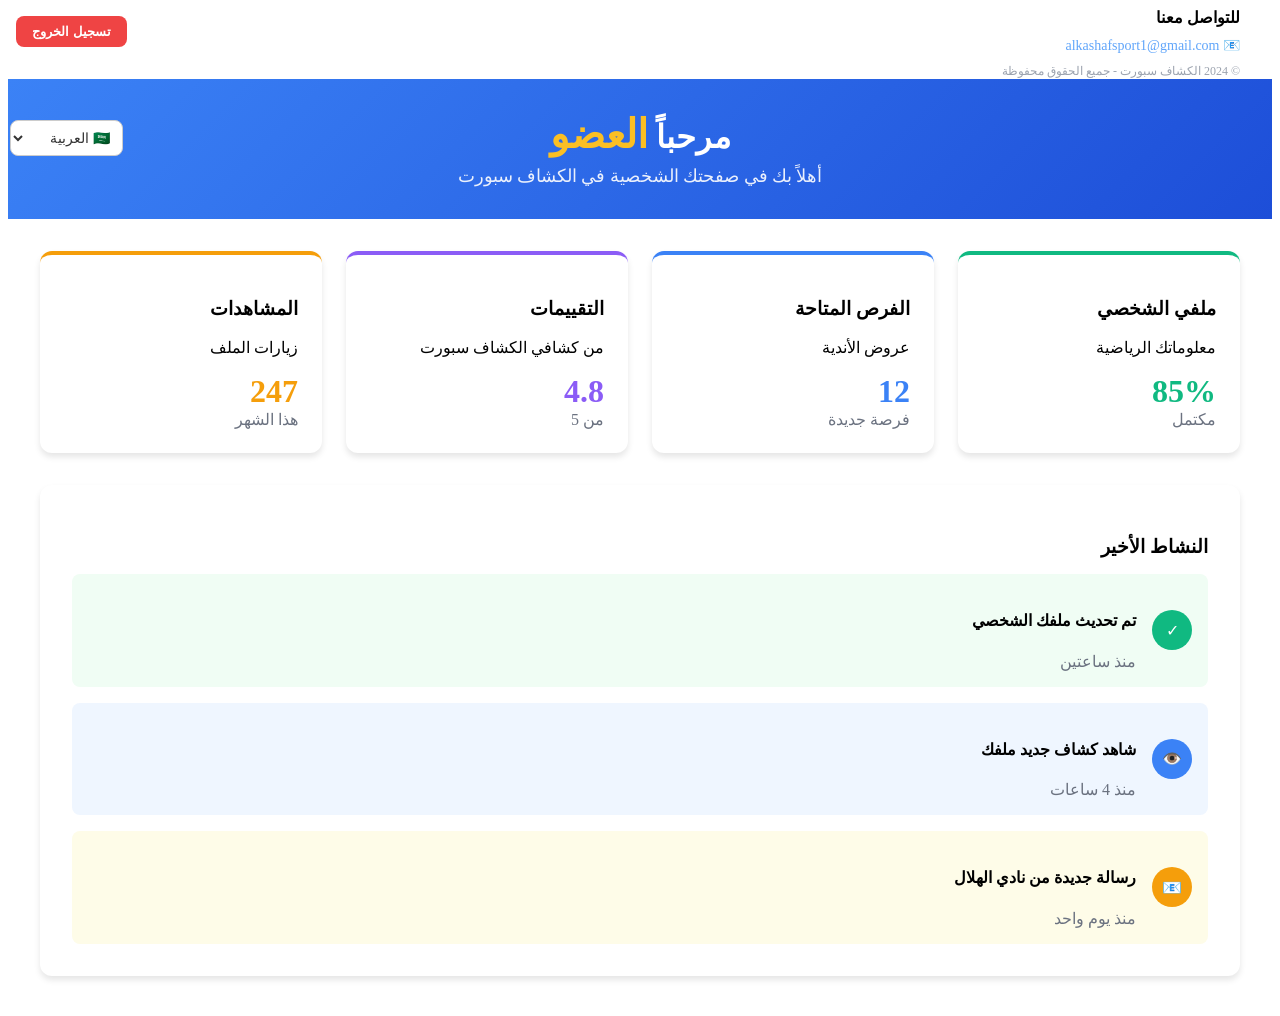
==== commit 300dc26b: "Add members management and contact footer" ====
--- a/member.html
+++ b/member.html
@@ -5,8 +5,24 @@
     <link rel="icon" type="image/png" href="alkashaf_sports_logo.png" />
     <meta name="viewport" content="width=device-width, initial-scale=1.0" />
     <title>صفحة العضو - الكشاف سبورت</title>
-    <link rel="stylesheet" crossorigin href="assets/index-Cb2rYqPP.css">
-    <style>
+    <link rel="stylesheet" crossorigin href="assets/index-Cb2rYqP    </div>
+    
+    <!-- Footer للتواصل -->
+    <footer style="background: #1f2937; color: white; text-align: center; padding: 20px 0; margin-top: 50px;">
+        <div style="max-width: 1200px; margin: 0 auto; padding: 0 20px;">
+            <p style="margin: 0 0 10px 0; font-size: 16px; font-weight: 600;" data-translate="contact_us">للتواصل معنا</p>
+            <p style="margin: 0; font-size: 14px;">
+                <a href="mailto:alkashafsport1@gmail.com" style="color: #60a5fa; text-decoration: none;">
+                    📧 alkashafsport1@gmail.com
+                </a>
+            </p>
+            <p style="margin: 10px 0 0 0; font-size: 12px; color: #9ca3af;" data-translate="footer_text">
+                © 2024 الكشاف سبورت - جميع الحقوق محفوظة
+            </p>
+        </div>
+    </footer>
+
+    <script src="translations.js"></script> <style>
       .member-header {
         background: linear-gradient(135deg, #3b82f6 0%, #1d4ed8 100%);
         color: white;
@@ -66,68 +82,68 @@
     </style>
   </head>
   <body>
-    <button class="logout-btn" onclick="logout()">تسجيل الخروج</button>
+    <button class="logout-btn" onclick="logout()" data-translate="logout">تسجيل الخروج</button>
     
     <div class="member-header">
-      <div class="welcome-text">مرحباً <span class="member-name" id="memberName">العضو</span></div>
-      <div class="subtitle">أهلاً بك في صفحتك الشخصية في الكشاف سبورت</div>
+      <div class="welcome-text"><span data-translate="welcome_member">مرحباً</span> <span class="member-name" id="memberName">العضو</span></div>
+      <div class="subtitle" data-translate="member_subtitle">أهلاً بك في صفحتك الشخصية في الكشاف سبورت</div>
     </div>
 
     <div class="dashboard-container">
       <div class="stats-grid">
         <div class="stat-card green">
-          <h3>ملفي الشخصي</h3>
-          <p>معلوماتك الرياضية</p>
+          <h3 data-translate="my_profile">ملفي الشخصي</h3>
+          <p data-translate="sports_info">معلوماتك الرياضية</p>
           <div style="font-size: 2rem; font-weight: bold; color: #10b981;">85%</div>
-          <div style="color: #6b7280;">مكتمل</div>
+          <div style="color: #6b7280;" data-translate="completed">مكتمل</div>
         </div>
 
         <div class="stat-card blue">
-          <h3>الفرص المتاحة</h3>
-          <p>عروض الأندية</p>
+          <h3 data-translate="available_opportunities">الفرص المتاحة</h3>
+          <p data-translate="club_offers">عروض الأندية</p>
           <div style="font-size: 2rem; font-weight: bold; color: #3b82f6;">12</div>
-          <div style="color: #6b7280;">فرصة جديدة</div>
+          <div style="color: #6b7280;" data-translate="new_opportunity">فرصة جديدة</div>
         </div>
 
         <div class="stat-card purple">
-          <h3>التقييمات</h3>
-          <p>من كشافي الكشاف سبورت</p>
+          <h3 data-translate="ratings">التقييمات</h3>
+          <p data-translate="from_scouts">من كشافي الكشاف سبورت</p>
           <div style="font-size: 2rem; font-weight: bold; color: #8b5cf6;">4.8</div>
-          <div style="color: #6b7280;">من 5</div>
+          <div style="color: #6b7280;" data-translate="out_of_5">من 5</div>
         </div>
 
         <div class="stat-card orange">
-          <h3>المشاهدات</h3>
-          <p>زيارات الملف</p>
+          <h3 data-translate="views">المشاهدات</h3>
+          <p data-translate="profile_visits">زيارات الملف</p>
           <div style="font-size: 2rem; font-weight: bold; color: #f59e0b;">247</div>
-          <div style="color: #6b7280;">هذا الشهر</div>
+          <div style="color: #6b7280;" data-translate="this_month">هذا الشهر</div>
         </div>
       </div>
 
       <div style="background: white; border-radius: 12px; padding: 2rem; box-shadow: 0 4px 6px rgba(0, 0, 0, 0.1);">
-        <h3 style="margin-bottom: 1rem;">النشاط الأخير</h3>
+        <h3 style="margin-bottom: 1rem;" data-translate="recent_activity">النشاط الأخير</h3>
         <div style="space-y: 1rem;">
           <div style="display: flex; align-items: center; gap: 1rem; padding: 1rem; background: #f0fdf4; border-radius: 8px; margin-bottom: 1rem;">
             <div style="background: #10b981; color: white; width: 40px; height: 40px; border-radius: 50%; display: flex; align-items: center; justify-content: center;">✓</div>
             <div>
-              <h4>تم تحديث ملفك الشخصي</h4>
-              <p style="color: #6b7280; margin: 0;">منذ ساعتين</p>
+              <h4 data-translate="profile_updated">تم تحديث ملفك الشخصي</h4>
+              <p style="color: #6b7280; margin: 0;" data-translate="two_hours_ago">منذ ساعتين</p>
             </div>
           </div>
           
           <div style="display: flex; align-items: center; gap: 1rem; padding: 1rem; background: #eff6ff; border-radius: 8px; margin-bottom: 1rem;">
             <div style="background: #3b82f6; color: white; width: 40px; height: 40px; border-radius: 50%; display: flex; align-items: center; justify-content: center;">👁️</div>
             <div>
-              <h4>شاهد كشاف جديد ملفك</h4>
-              <p style="color: #6b7280; margin: 0;">منذ 4 ساعات</p>
+              <h4 data-translate="scout_viewed">شاهد كشاف جديد ملفك</h4>
+              <p style="color: #6b7280; margin: 0;" data-translate="four_hours_ago">منذ 4 ساعات</p>
             </div>
           </div>
           
           <div style="display: flex; align-items: center; gap: 1rem; padding: 1rem; background: #fefce8; border-radius: 8px;">
             <div style="background: #f59e0b; color: white; width: 40px; height: 40px; border-radius: 50%; display: flex; align-items: center; justify-content: center;">📧</div>
             <div>
-              <h4>رسالة جديدة من نادي الهلال</h4>
-              <p style="color: #6b7280; margin: 0;">منذ يوم واحد</p>
+              <h4 data-translate="new_message">رسالة جديدة من نادي الهلال</h4>
+              <p style="color: #6b7280; margin: 0;" data-translate="one_day_ago">منذ يوم واحد</p>
             </div>
           </div>
         </div>
